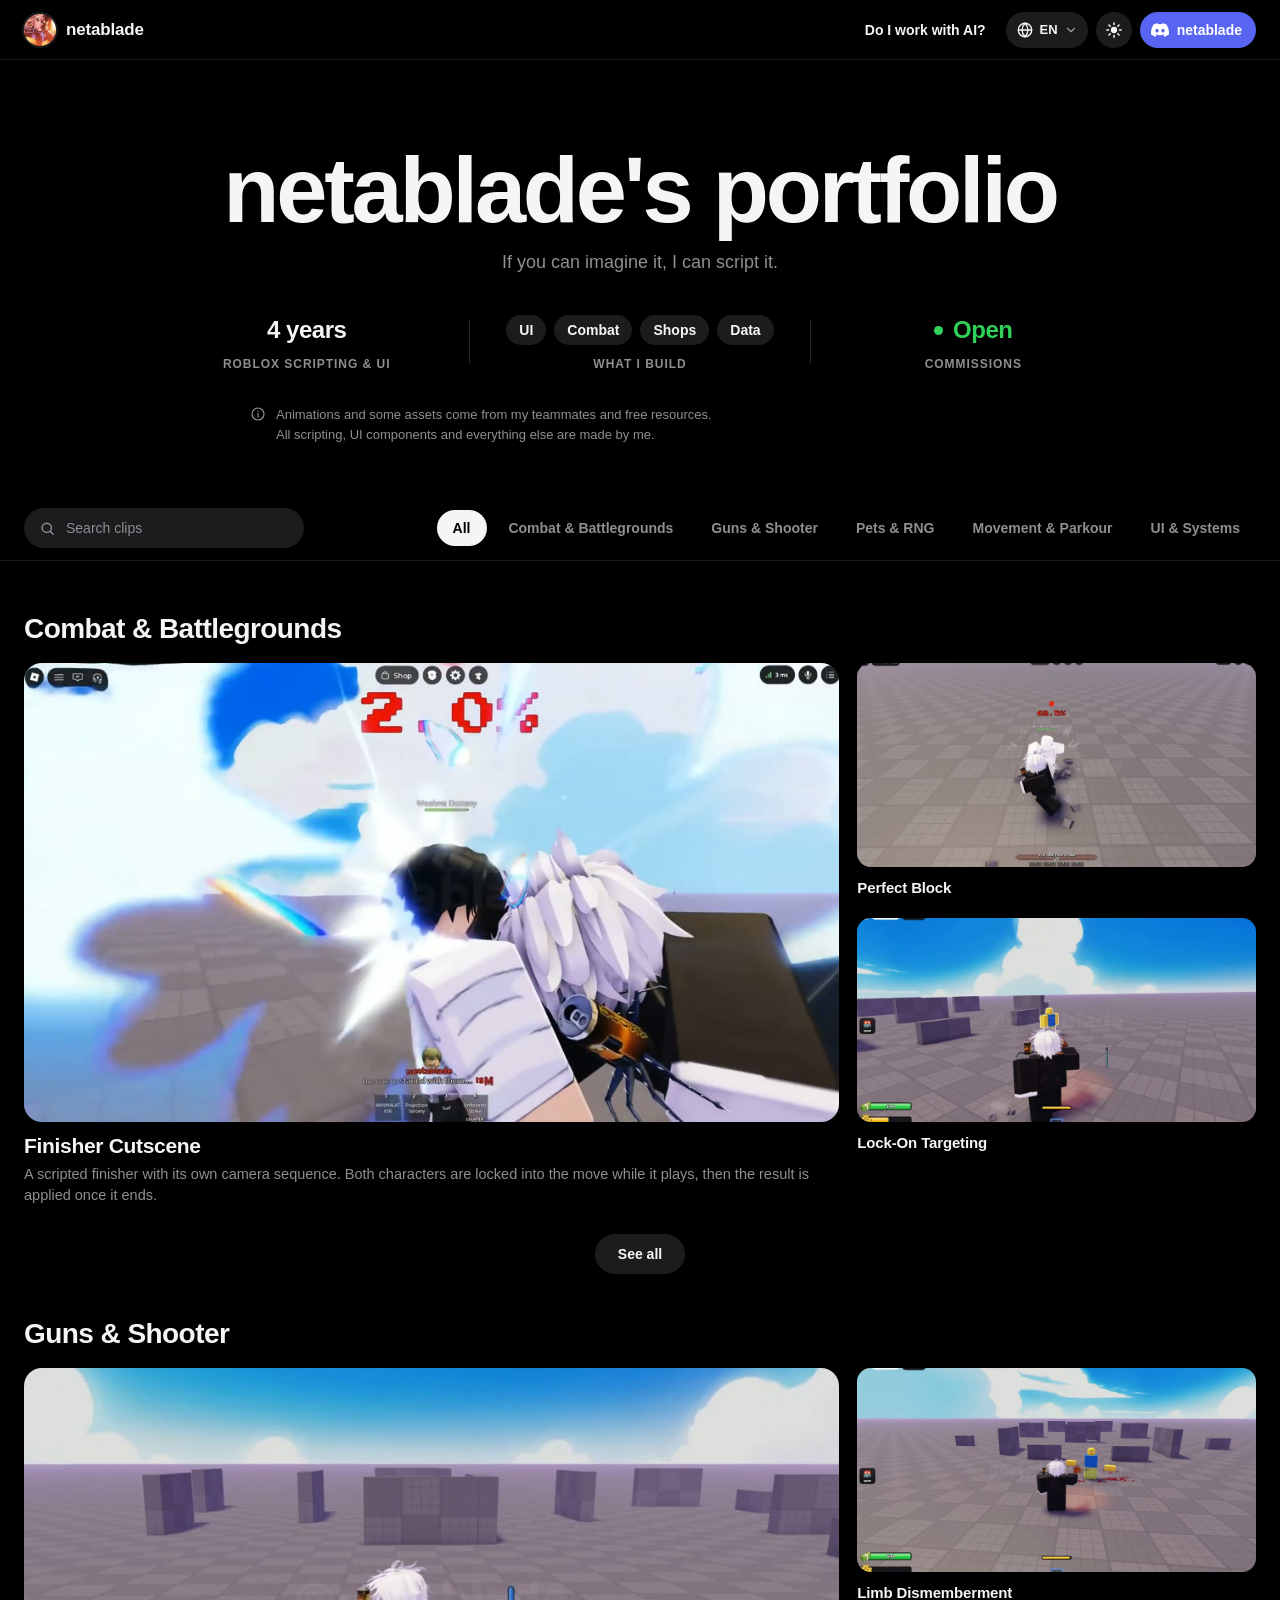
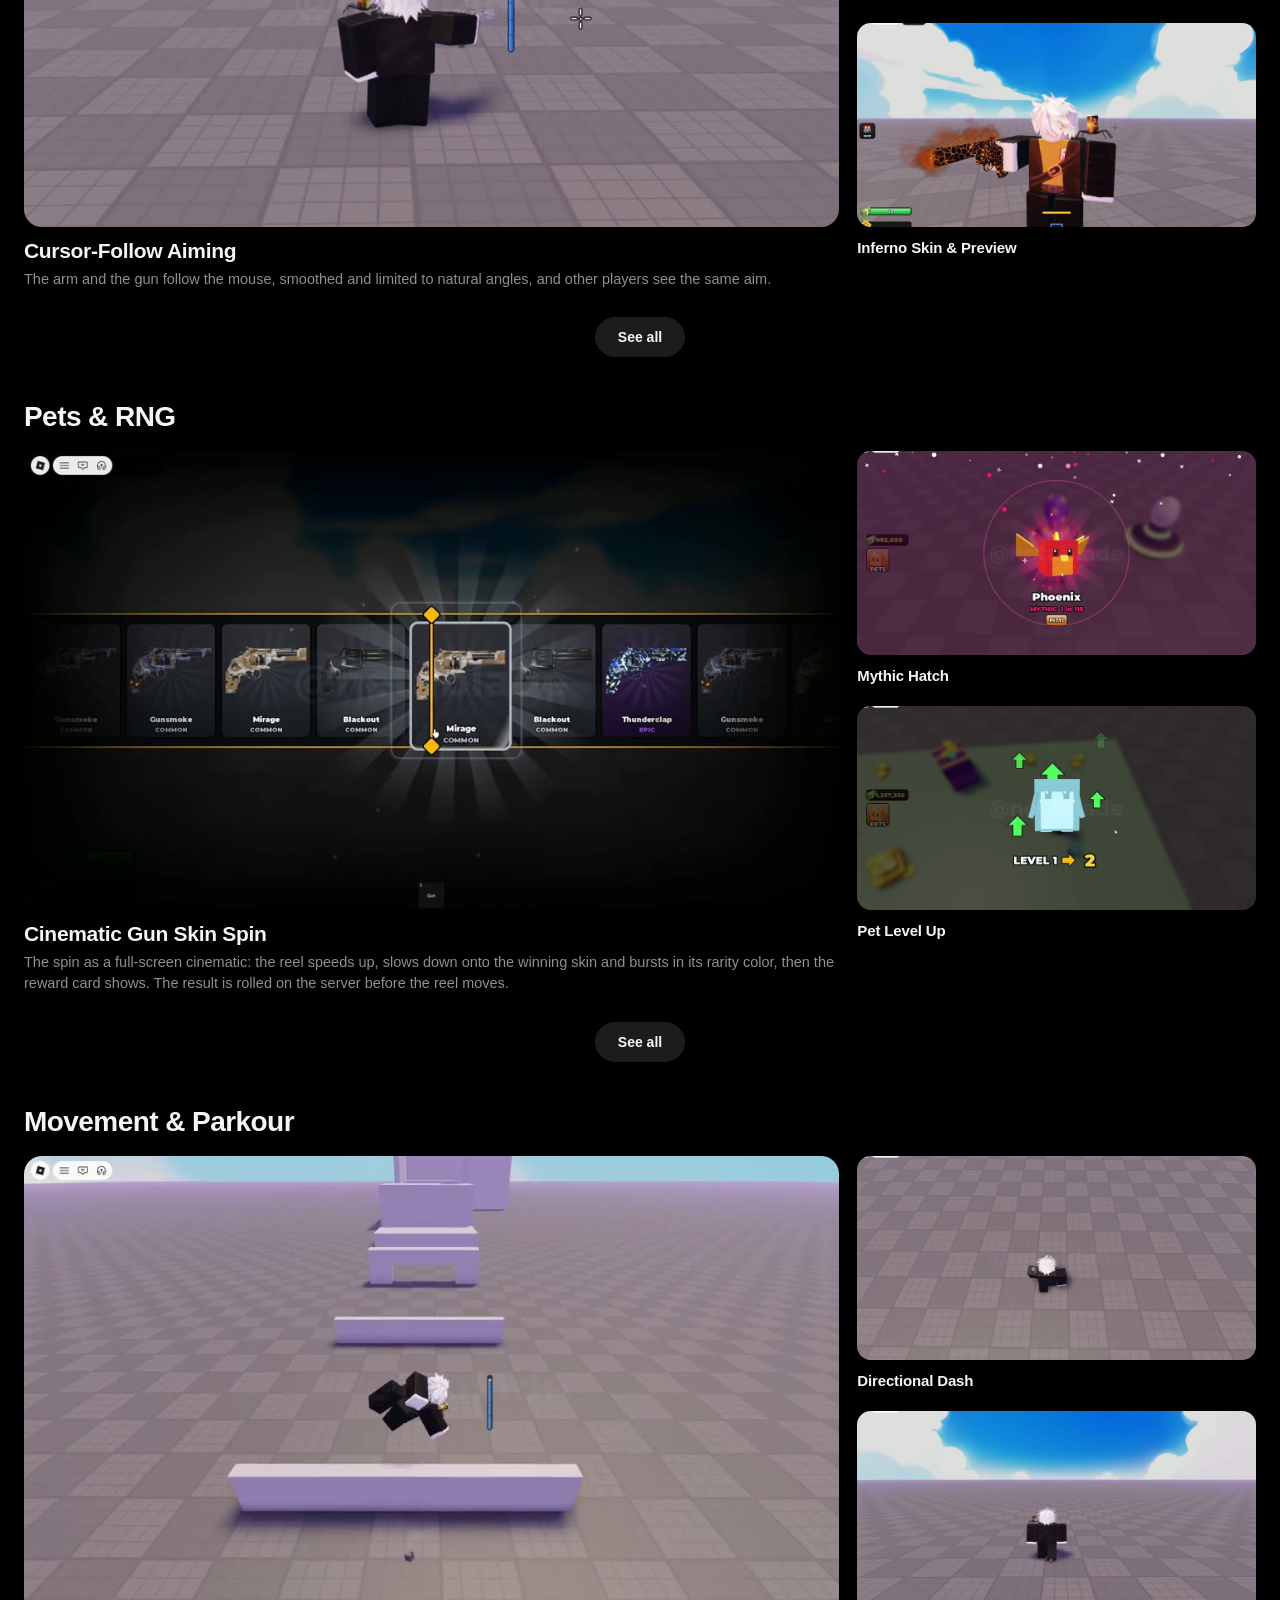
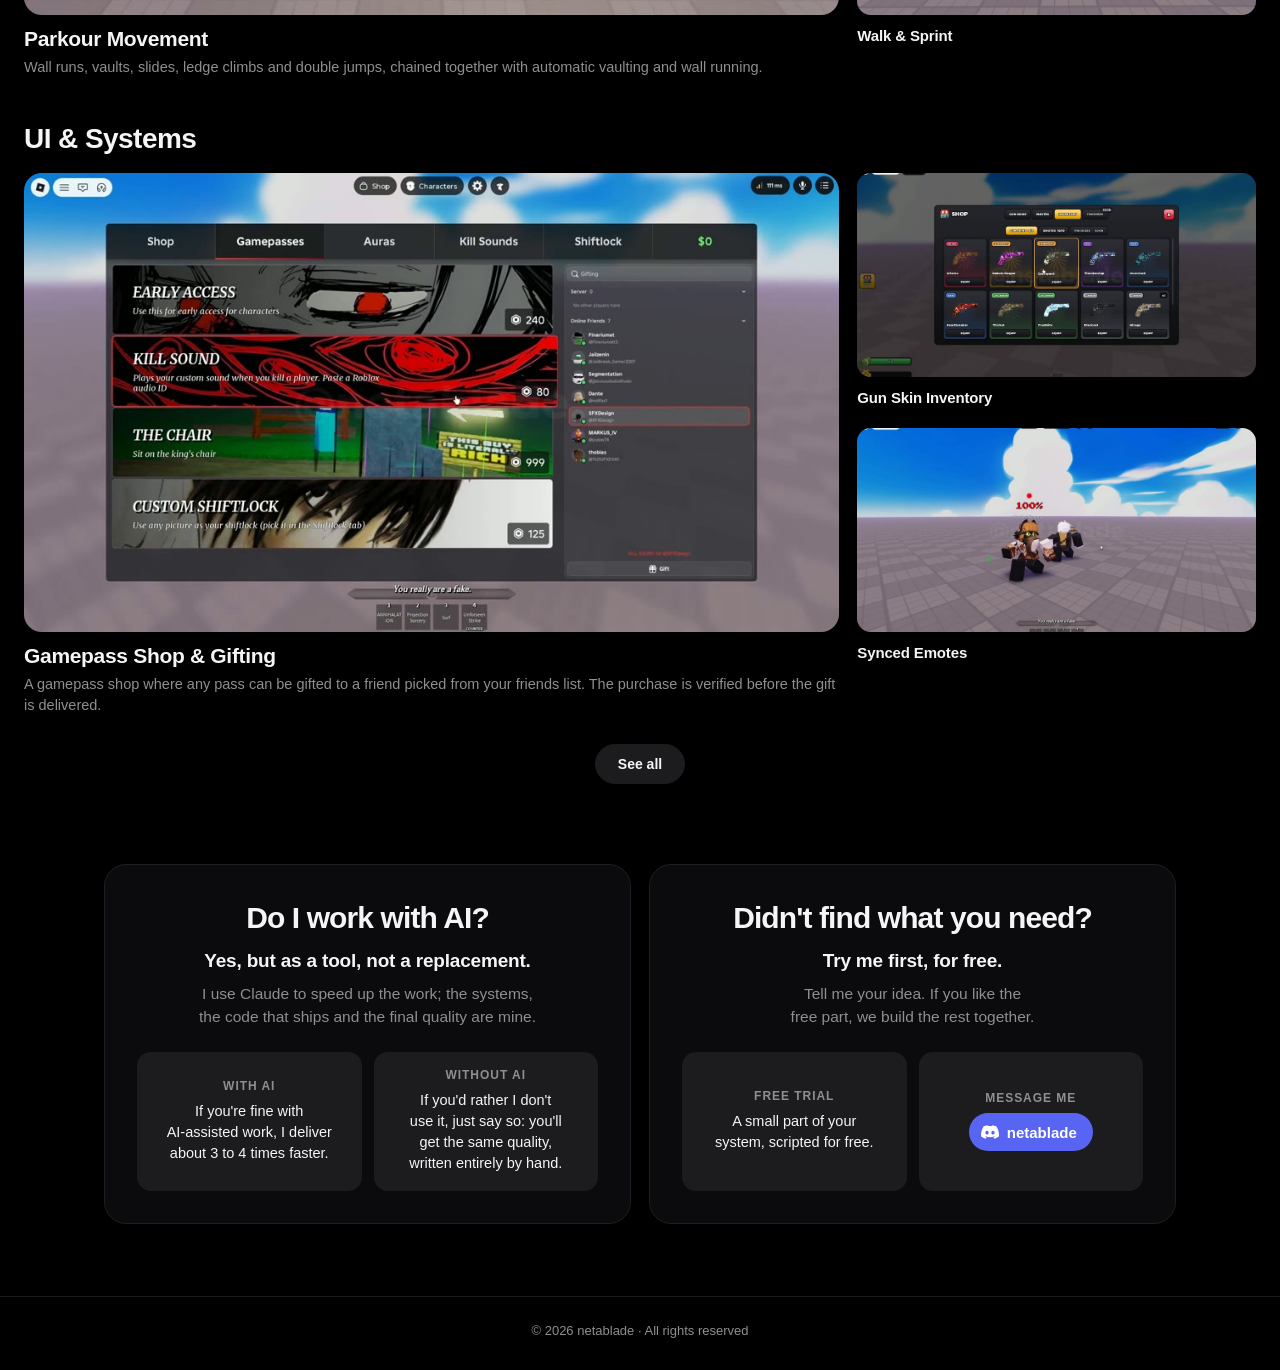
==== index.html @ b5a8b9a2 "Panel-free hero with three facts, AI + free trial cards side by side, featured rows line up exactly," ====
<!doctype html>
<html lang="en" data-theme="dark" data-root="">
<head>
	<meta charset="utf-8">
	<meta name="viewport" content="width=device-width, initial-scale=1">
	<title>netablade's portfolio</title>
	<meta name="description" content="Roblox scripting &amp; UI · 4 years of experience. UI, combat, shops &amp; data systems.">
	<meta name="theme-color" content="#000000">
	<script>
		// (the theme is set before anything draws: dark unless the visitor picked light)
		try { if (localStorage.getItem("theme") === "light") document.documentElement.dataset.theme = "light"; } catch (e) {}
		// (someone who picked one of the hand-translated languages comes back to it)
		try { var l = localStorage.getItem("lang"); if (["tr","es","pt"].indexOf(l) !== -1) location.replace(l + "/" + location.hash); } catch (e) {}
	</script>
	<link rel="icon" href="favicon.ico" sizes="any">
	<link rel="icon" type="image/png" sizes="32x32" href="img/icon-32.png">
	<link rel="icon" type="image/png" sizes="192x192" href="img/icon-192.png">
	<link rel="apple-touch-icon" href="img/apple-touch-icon.png">
	<link rel="alternate" hreflang="en" href="https://netablade.github.io/">
	<link rel="alternate" hreflang="tr" href="https://netablade.github.io/tr/">
	<link rel="alternate" hreflang="es" href="https://netablade.github.io/es/">
	<link rel="alternate" hreflang="pt" href="https://netablade.github.io/pt/">
	<link rel="alternate" hreflang="x-default" href="https://netablade.github.io/">
	<!-- the card a shared link shows (Discord, Twitter...): the reel as a GIF, so Discord plays it by itself, looping
	     (a video there would wait for a click). Made by ai-video/reel/make_reel.sh; keep it under 8 MB. -->
	<meta property="og:type" content="website">
	<meta property="og:site_name" content="netablade">
	<meta property="og:title" content="netablade's portfolio">
	<meta property="og:description" content="Roblox scripting &amp; UI · 4 years of experience. UI, combat, shops &amp; data systems. Commissions open.">
	<meta property="og:url" content="https://netablade.github.io/">
	<meta property="og:image" content="https://netablade.github.io/img/reel.gif">
	<meta property="og:image:type" content="image/gif">
	<meta property="og:image:width" content="500">
	<meta property="og:image:height" content="281">
	<meta name="twitter:card" content="summary_large_image">
	<meta name="twitter:image" content="https://netablade.github.io/img/reel.gif">
	<link rel="stylesheet" href="style.css">
</head>
<body>
	<header class="topbar">
		<div class="inner">
			<a class="brand notranslate" href="#"><img class="avatar" src="img/avatar.webp" alt="" width="32" height="32">netablade</a>
			<nav class="tools">
				<a class="nav-link" href="#ai">Do I work with AI?</a>
				<div class="lang">
					<button class="icon-button lang-button" aria-label="Language" aria-haspopup="true"><svg viewBox="0 0 24 24" aria-hidden="true" fill="none" stroke="currentColor" stroke-width="1.8"><circle cx="12" cy="12" r="9"/><path d="M3 12h18M12 3c2.6 2.7 3.9 5.7 3.9 9s-1.3 6.3-3.9 9c-2.6-2.7-3.9-5.7-3.9-9S9.4 5.7 12 3z"/></svg><span class="lang-code notranslate">EN</span><svg class="chevron" viewBox="0 0 24 24" aria-hidden="true" fill="none" stroke="currentColor" stroke-width="2" stroke-linecap="round" stroke-linejoin="round"><path d="M6 9l6 6 6-6"/></svg></button>
					<ul class="lang-menu" role="menu"><li><button data-lang="en" class="current"><span class="notranslate">English</span></button></li><li><button data-lang="es" data-page="es/"><span class="notranslate">Español</span></button></li><li><button data-lang="pt" data-page="pt/"><span class="notranslate">Português</span></button></li><li><button data-lang="fr"><span class="notranslate">Français</span></button></li><li><button data-lang="de"><span class="notranslate">Deutsch</span></button></li><li><button data-lang="it"><span class="notranslate">Italiano</span></button></li><li><button data-lang="ru"><span class="notranslate">Русский</span></button></li><li><button data-lang="tr" data-page="tr/"><span class="notranslate">Türkçe</span></button></li><li><button data-lang="ar"><span class="notranslate">العربية</span></button></li><li><button data-lang="hi"><span class="notranslate">हिन्दी</span></button></li><li><button data-lang="id"><span class="notranslate">Bahasa Indonesia</span></button></li><li><button data-lang="ja"><span class="notranslate">日本語</span></button></li><li><button data-lang="ko"><span class="notranslate">한국어</span></button></li><li><button data-lang="zh-CN"><span class="notranslate">简体中文</span></button></li><li><button data-lang="zh-TW"><span class="notranslate">繁體中文</span></button></li><li><button data-lang="vi"><span class="notranslate">Tiếng Việt</span></button></li><li><button data-lang="th"><span class="notranslate">ไทย</span></button></li><li><button data-lang="pl"><span class="notranslate">Polski</span></button></li><li><button data-lang="nl"><span class="notranslate">Nederlands</span></button></li><li><button data-lang="uk"><span class="notranslate">Українська</span></button></li><li><button data-lang="tl"><span class="notranslate">Filipino</span></button></li><li><button data-lang="ms"><span class="notranslate">Bahasa Melayu</span></button></li><li><button data-lang="sv"><span class="notranslate">Svenska</span></button></li><li><button data-lang="ro"><span class="notranslate">Română</span></button></li><li><button data-lang="cs"><span class="notranslate">Čeština</span></button></li></ul>
				</div>
				<button class="icon-button theme-button" aria-label="Light or dark"><svg class="sun" viewBox="0 0 24 24" aria-hidden="true"><circle cx="12" cy="12" r="4.2" fill="currentColor"/><g stroke="currentColor" stroke-width="2" stroke-linecap="round"><path d="M12 2.5v2.2M12 19.3v2.2M2.5 12h2.2M19.3 12h2.2M5.3 5.3l1.6 1.6M17.1 17.1l1.6 1.6M5.3 18.7l1.6-1.6M17.1 6.9l1.6-1.6"/></g></svg><svg class="moon" viewBox="0 0 24 24" aria-hidden="true"><path fill="currentColor" d="M20.4 14.6A8.6 8.6 0 0 1 9.4 3.6a.6.6 0 0 0-.8-.7A9.6 9.6 0 1 0 21.1 15.4a.6.6 0 0 0-.7-.8z"/></svg></button>
				<button class="discord small" data-copy="netablade" data-done="Copied!" title="Copy my Discord name"><svg viewBox="0 0 24 24" aria-hidden="true"><path fill="currentColor" d="M20.317 4.37a19.79 19.79 0 0 0-4.885-1.515.074.074 0 0 0-.079.037c-.211.375-.445.865-.608 1.25a18.27 18.27 0 0 0-5.487 0 12.64 12.64 0 0 0-.618-1.25.077.077 0 0 0-.079-.037A19.74 19.74 0 0 0 3.677 4.37a.07.07 0 0 0-.032.027C.533 9.046-.32 13.58.099 18.058a.082.082 0 0 0 .031.056 19.9 19.9 0 0 0 5.993 3.03.078.078 0 0 0 .084-.028c.462-.63.874-1.295 1.226-1.994a.076.076 0 0 0-.041-.106 13.1 13.1 0 0 1-1.872-.892.077.077 0 0 1-.008-.128c.126-.094.252-.192.372-.291a.074.074 0 0 1 .078-.01c3.928 1.793 8.18 1.793 12.062 0a.074.074 0 0 1 .078.009c.12.1.246.198.373.292a.077.077 0 0 1-.006.127 12.3 12.3 0 0 1-1.873.892.077.077 0 0 0-.041.107c.36.698.772 1.362 1.225 1.993a.076.076 0 0 0 .084.028 19.84 19.84 0 0 0 6.002-3.03.077.077 0 0 0 .032-.054c.5-5.177-.838-9.674-3.549-13.66a.061.061 0 0 0-.031-.03zM8.02 15.331c-1.183 0-2.157-1.085-2.157-2.419 0-1.333.956-2.419 2.157-2.419 1.21 0 2.176 1.096 2.157 2.42 0 1.333-.956 2.418-2.157 2.418zm7.975 0c-1.183 0-2.157-1.085-2.157-2.419 0-1.333.955-2.419 2.157-2.419 1.21 0 2.176 1.096 2.157 2.42 0 1.333-.946 2.418-2.157 2.418z"/></svg><span class="name notranslate">netablade</span></button>
			</nav>
		</div>
	</header>

	<div class="hero">
		<h1 class="reveal">netablade's portfolio</h1>
		<p class="tagline reveal">If you can imagine it, I can script it.</p>
		<div class="facts reveal">
			<div class="fact"><span class="value">4 years</span><span class="label">Roblox scripting &amp; UI</span></div>
			<span class="rule" aria-hidden="true"></span>
			<div class="fact chips"><span class="value"><span class="chip">UI</span><span class="chip">Combat</span><span class="chip">Shops</span><span class="chip">Data</span></span><span class="label">What I build</span></div>
			<span class="rule" aria-hidden="true"></span>
			<div class="fact"><span class="value open"><span class="dot"></span>Open</span><span class="label">Commissions</span></div>
		</div>
		<p class="profile-note reveal"><svg viewBox="0 0 24 24" aria-hidden="true" fill="none" stroke="currentColor" stroke-width="1.8" stroke-linecap="round"><circle cx="12" cy="12" r="9"/><path d="M12 11v5.5M12 7.6v.1"/></svg><span>Animations and some assets come from my teammates and free resources. All scripting, UI components and everything else are made by me.</span></p>
	</div>

	<div class="filters" id="work">
		<div class="inner">
			<label class="search"><svg viewBox="0 0 24 24" aria-hidden="true" fill="none" stroke="currentColor" stroke-width="2" stroke-linecap="round"><circle cx="11" cy="11" r="6.5"/><path d="M20 20l-4.2-4.2"/></svg><input type="search" placeholder="Search clips" aria-label="Search clips" autocomplete="off"></label>
			<div class="pills">
				<span class="glider" aria-hidden="true"></span>
					<button class="pill active" data-filter="all">All</button>
					<button class="pill" data-filter="combat">Combat &amp; Battlegrounds</button>
					<button class="pill" data-filter="guns">Guns &amp; Shooter</button>
					<button class="pill" data-filter="pets">Pets &amp; RNG</button>
					<button class="pill" data-filter="movement">Movement &amp; Parkour</button>
					<button class="pill" data-filter="ui">UI &amp; Systems</button>
			</div>
		</div>
	</div>

	<main>
		<section id="combat" data-category="combat">
			<h2>Combat &amp; Battlegrounds</h2>
			<div class="feature collapsed">
				<article class="clip big" id="finisher-cutscene" data-video="videos/combat-and-battlegrounds/finisher-cutscene.mp4" data-search="finisher cutscene a scripted finisher with its own camera sequence. both characters are locked into the move while it plays, then the result is applied once it ends. combat &amp; battlegrounds">
					<div class="frame">
						<div class="media"><video muted loop playsinline disablepictureinpicture preload="none" poster="videos/combat-and-battlegrounds/finisher-cutscene.jpg" data-src="videos/combat-and-battlegrounds/finisher-cutscene-md.mp4"></video></div>
						<div class="about"><p>A scripted finisher with its own camera sequence. Both characters are locked into the move while it plays, then the result is applied once it ends.</p></div>
					</div>
					<div class="text"><h3 class="title">Finisher Cutscene</h3><p class="desc">A scripted finisher with its own camera sequence. Both characters are locked into the move while it plays, then the result is applied once it ends.</p></div>
				</article>
				<article class="clip small" id="perfect-block" data-video="videos/combat-and-battlegrounds/perfect-block.mp4" data-search="perfect block blocking right before a hit lands gives a perfect block: the attacker is stunned and the defender gets a free opening. combat &amp; battlegrounds">
					<div class="frame">
						<div class="media"><video muted loop playsinline disablepictureinpicture preload="none" poster="videos/combat-and-battlegrounds/perfect-block.jpg" data-src="videos/combat-and-battlegrounds/perfect-block-md.mp4"></video></div>
						<div class="about"><p>Blocking right before a hit lands gives a perfect block: the attacker is stunned and the defender gets a free opening.</p></div>
					</div>
					<div class="text"><h3 class="title">Perfect Block</h3><p class="desc">Blocking right before a hit lands gives a perfect block: the attacker is stunned and the defender gets a free opening.</p></div>
				</article>
				<article class="clip small" id="lock-on-targeting" data-video="videos/combat-and-battlegrounds/lock-on-system.mp4" data-search="lock-on targeting locks onto the target closest to screen center. over-the-shoulder camera on its own render step, the character auto-faces the target, a see-through highlight marks it, and it releases on death or distance. combat &amp; battlegrounds">
					<div class="frame">
						<div class="media"><video muted loop playsinline disablepictureinpicture preload="none" poster="videos/combat-and-battlegrounds/lock-on-system.jpg" data-src="videos/combat-and-battlegrounds/lock-on-system-md.mp4"></video></div>
						<div class="about"><p>Locks onto the target closest to screen center. Over-the-shoulder camera on its own render step, the character auto-faces the target, a see-through highlight marks it, and it releases on death or distance.</p></div>
					</div>
					<div class="text"><h3 class="title">Lock-On Targeting</h3><p class="desc">Locks onto the target closest to screen center. Over-the-shoulder camera on its own render step, the character auto-faces the target, a see-through highlight marks it, and it releases on death or distance.</p></div>
				</article>
				<article class="clip small" id="ground-smash-skill" data-video="videos/combat-and-battlegrounds/ground-smash-skill.mp4" data-search="ground smash skill a multi-hit skill ending in a ground slam: hit detection per phase, knockback, and a crater with debris that clears itself after the hit. combat &amp; battlegrounds">
					<div class="frame">
						<div class="media"><video muted loop playsinline disablepictureinpicture preload="none" poster="videos/combat-and-battlegrounds/ground-smash-skill.jpg" data-src="videos/combat-and-battlegrounds/ground-smash-skill-md.mp4"></video></div>
						<div class="about"><p>A multi-hit skill ending in a ground slam: hit detection per phase, knockback, and a crater with debris that clears itself after the hit.</p></div>
					</div>
					<div class="text"><h3 class="title">Ground Smash Skill</h3><p class="desc">A multi-hit skill ending in a ground slam: hit detection per phase, knockback, and a crater with debris that clears itself after the hit.</p></div>
				</article>
				<article class="clip small" id="m1-optimization-old-vs-new" data-video="videos/combat-and-battlegrounds/m1-optimization-old-vs-new.mp4" data-search="m1 optimization: old vs new left: the swing only showed up once the server's copy came back, a full ping after the click. right: client-side prediction starts it on the same frame you click, while the server still decides every hit. combat &amp; battlegrounds">
					<div class="frame">
						<div class="media"><video muted loop playsinline disablepictureinpicture preload="none" poster="videos/combat-and-battlegrounds/m1-optimization-old-vs-new.jpg" data-src="videos/combat-and-battlegrounds/m1-optimization-old-vs-new-md.mp4"></video></div>
						<div class="about"><p>Left: the swing only showed up once the server's copy came back, a full ping after the click. Right: client-side prediction starts it on the same frame you click, while the server still decides every hit.</p></div>
					</div>
					<div class="text"><h3 class="title">M1 Optimization: Old vs New</h3><p class="desc">Left: the swing only showed up once the server's copy came back, a full ping after the click. Right: client-side prediction starts it on the same frame you click, while the server still decides every hit.</p></div>
				</article>
				<article class="clip small" id="grab-and-slam-skill" data-video="videos/combat-and-battlegrounds/grab-slam-skill.mp4" data-search="grab &amp; slam skill a grab that holds the target through the whole animation, then slams and launches them, with vfx timed to the animation's keyframes. combat &amp; battlegrounds">
					<div class="frame">
						<div class="media"><video muted loop playsinline disablepictureinpicture preload="none" poster="videos/combat-and-battlegrounds/grab-slam-skill.jpg" data-src="videos/combat-and-battlegrounds/grab-slam-skill-md.mp4"></video></div>
						<div class="about"><p>A grab that holds the target through the whole animation, then slams and launches them, with VFX timed to the animation's keyframes.</p></div>
					</div>
					<div class="text"><h3 class="title">Grab &amp; Slam Skill</h3><p class="desc">A grab that holds the target through the whole animation, then slams and launches them, with VFX timed to the animation's keyframes.</p></div>
				</article>
				<article class="clip small" id="4-hit-m1-combo" data-video="videos/combat-and-battlegrounds/m1-combo.mp4" data-search="4-hit m1 combo a 4-hit basic combo with a combo counter, reset timer and knockback on the last hit. client-side prediction starts the swing the moment you click. combat &amp; battlegrounds">
					<div class="frame">
						<div class="media"><video muted loop playsinline disablepictureinpicture preload="none" poster="videos/combat-and-battlegrounds/m1-combo.jpg" data-src="videos/combat-and-battlegrounds/m1-combo-md.mp4"></video></div>
						<div class="about"><p>A 4-hit basic combo with a combo counter, reset timer and knockback on the last hit. Client-side prediction starts the swing the moment you click.</p></div>
					</div>
					<div class="text"><h3 class="title">4-Hit M1 Combo</h3><p class="desc">A 4-hit basic combo with a combo counter, reset timer and knockback on the last hit. Client-side prediction starts the swing the moment you click.</p></div>
				</article>
				<article class="clip small" id="counter" data-video="videos/combat-and-battlegrounds/counter.mp4" data-search="counter a counter stance: getting hit inside its window cancels the attacker's move and hits back with its own animation. combat &amp; battlegrounds">
					<div class="frame">
						<div class="media"><video muted loop playsinline disablepictureinpicture preload="none" poster="videos/combat-and-battlegrounds/counter.jpg" data-src="videos/combat-and-battlegrounds/counter-md.mp4"></video></div>
						<div class="about"><p>A counter stance: getting hit inside its window cancels the attacker's move and hits back with its own animation.</p></div>
					</div>
					<div class="text"><h3 class="title">Counter</h3><p class="desc">A counter stance: getting hit inside its window cancels the attacker's move and hits back with its own animation.</p></div>
				</article>
				<article class="clip small" id="awakening-transformation" data-video="videos/combat-and-battlegrounds/awakening-animation.mp4" data-search="awakening transformation the awakening sequence: a full-screen transformation with camera work, effects and a powered-up moveset afterwards. combat &amp; battlegrounds">
					<div class="frame">
						<div class="media"><video muted loop playsinline disablepictureinpicture preload="none" poster="videos/combat-and-battlegrounds/awakening-animation.jpg" data-src="videos/combat-and-battlegrounds/awakening-animation-md.mp4"></video></div>
						<div class="about"><p>The awakening sequence: a full-screen transformation with camera work, effects and a powered-up moveset afterwards.</p></div>
					</div>
					<div class="text"><h3 class="title">Awakening Transformation</h3><p class="desc">The awakening sequence: a full-screen transformation with camera work, effects and a powered-up moveset afterwards.</p></div>
				</article>
				<article class="clip small" id="combat-dashes" data-video="videos/combat-and-battlegrounds/dashes.mp4" data-search="combat dashes directional dashes with their own animations, trails and cooldowns, usable mid-combo. combat &amp; battlegrounds">
					<div class="frame">
						<div class="media"><video muted loop playsinline disablepictureinpicture preload="none" poster="videos/combat-and-battlegrounds/dashes.jpg" data-src="videos/combat-and-battlegrounds/dashes-md.mp4"></video></div>
						<div class="about"><p>Directional dashes with their own animations, trails and cooldowns, usable mid-combo.</p></div>
					</div>
					<div class="text"><h3 class="title">Combat Dashes</h3><p class="desc">Directional dashes with their own animations, trails and cooldowns, usable mid-combo.</p></div>
				</article>
				<article class="clip small" id="front-dash-finisher" data-video="videos/combat-and-battlegrounds/front-dash-finisher.mp4" data-search="front dash finisher a forward dash that turns into a finishing strike when it connects, chaining straight out of the combo. combat &amp; battlegrounds">
					<div class="frame">
						<div class="media"><video muted loop playsinline disablepictureinpicture preload="none" poster="videos/combat-and-battlegrounds/front-dash-finisher.jpg" data-src="videos/combat-and-battlegrounds/front-dash-finisher-md.mp4"></video></div>
						<div class="about"><p>A forward dash that turns into a finishing strike when it connects, chaining straight out of the combo.</p></div>
					</div>
					<div class="text"><h3 class="title">Front Dash Finisher</h3><p class="desc">A forward dash that turns into a finishing strike when it connects, chaining straight out of the combo.</p></div>
				</article>
			</div>
			<button class="more" data-more="See all" data-less="Show less">See all</button>
		</section>

		<section id="guns" data-category="guns">
			<h2>Guns &amp; Shooter</h2>
			<div class="feature collapsed">
				<article class="clip big" id="cursor-follow-aiming" data-video="videos/guns-and-shooter/cursor-follow-aim.mp4" data-search="cursor-follow aiming the arm and the gun follow the mouse, smoothed and limited to natural angles, and other players see the same aim. guns &amp; shooter">
					<div class="frame">
						<div class="media"><video muted loop playsinline disablepictureinpicture preload="none" poster="videos/guns-and-shooter/cursor-follow-aim.jpg" data-src="videos/guns-and-shooter/cursor-follow-aim-md.mp4"></video></div>
						<div class="about"><p>The arm and the gun follow the mouse, smoothed and limited to natural angles, and other players see the same aim.</p></div>
					</div>
					<div class="text"><h3 class="title">Cursor-Follow Aiming</h3><p class="desc">The arm and the gun follow the mouse, smoothed and limited to natural angles, and other players see the same aim.</p></div>
				</article>
				<article class="clip small" id="limb-dismemberment" data-video="videos/guns-and-shooter/dummy-limb-shots.mp4" data-search="limb dismemberment each hit checks which body part was hit: an upper arm or a leg comes off and flies with the bullet's momentum, a wrist hit bleeds, and a headshot kills. physics is owned by the shooter, so it reacts instantly. guns &amp; shooter">
					<div class="frame">
						<div class="media"><video muted loop playsinline disablepictureinpicture preload="none" poster="videos/guns-and-shooter/dummy-limb-shots.jpg" data-src="videos/guns-and-shooter/dummy-limb-shots-md.mp4"></video></div>
						<div class="about"><p>Each hit checks which body part was hit: an upper arm or a leg comes off and flies with the bullet's momentum, a wrist hit bleeds, and a headshot kills. Physics is owned by the shooter, so it reacts instantly.</p></div>
					</div>
					<div class="text"><h3 class="title">Limb Dismemberment</h3><p class="desc">Each hit checks which body part was hit: an upper arm or a leg comes off and flies with the bullet's momentum, a wrist hit bleeds, and a headshot kills. Physics is owned by the shooter, so it reacts instantly.</p></div>
				</article>
				<article class="clip small" id="inferno-skin-and-preview" data-video="videos/guns-and-shooter/inferno-gun-skin-preview.mp4" data-search="inferno skin &amp; preview a gun skin with its own textures and fire effects, and a preview of it in the inventory before you equip it. guns &amp; shooter">
					<div class="frame">
						<div class="media"><video muted loop playsinline disablepictureinpicture preload="none" poster="videos/guns-and-shooter/inferno-gun-skin-preview.jpg" data-src="videos/guns-and-shooter/inferno-gun-skin-preview-md.mp4"></video></div>
						<div class="about"><p>A gun skin with its own textures and fire effects, and a preview of it in the inventory before you equip it.</p></div>
					</div>
					<div class="text"><h3 class="title">Inferno Skin &amp; Preview</h3><p class="desc">A gun skin with its own textures and fire effects, and a preview of it in the inventory before you equip it.</p></div>
				</article>
				<article class="clip small" id="run-and-gun" data-video="videos/guns-and-shooter/running-and-shooting.mp4" data-search="run &amp; gun shooting while sprinting: the aim, recoil and arm sway keep working on the move, and every shot is checked on the server. guns &amp; shooter">
					<div class="frame">
						<div class="media"><video muted loop playsinline disablepictureinpicture preload="none" poster="videos/guns-and-shooter/running-and-shooting.jpg" data-src="videos/guns-and-shooter/running-and-shooting-md.mp4"></video></div>
						<div class="about"><p>Shooting while sprinting: the aim, recoil and arm sway keep working on the move, and every shot is checked on the server.</p></div>
					</div>
					<div class="text"><h3 class="title">Run &amp; Gun</h3><p class="desc">Shooting while sprinting: the aim, recoil and arm sway keep working on the move, and every shot is checked on the server.</p></div>
				</article>
				<article class="clip small" id="ragdoll-and-blood-impacts" data-video="videos/guns-and-shooter/dummy-shoot-preview.mp4" data-search="ragdoll &amp; blood impacts hit reactions on a ragdoll dummy: blood drops that fly in real arcs and splat on the ground, wound stains on the body, then a respawn. guns &amp; shooter">
					<div class="frame">
						<div class="media"><video muted loop playsinline disablepictureinpicture preload="none" poster="videos/guns-and-shooter/dummy-shoot-preview.jpg" data-src="videos/guns-and-shooter/dummy-shoot-preview-md.mp4"></video></div>
						<div class="about"><p>Hit reactions on a ragdoll dummy: blood drops that fly in real arcs and splat on the ground, wound stains on the body, then a respawn.</p></div>
					</div>
					<div class="text"><h3 class="title">Ragdoll &amp; Blood Impacts</h3><p class="desc">Hit reactions on a ragdoll dummy: blood drops that fly in real arcs and splat on the ground, wound stains on the body, then a respawn.</p></div>
				</article>
			</div>
			<button class="more" data-more="See all" data-less="Show less">See all</button>
		</section>

		<section id="pets" data-category="pets">
			<h2>Pets &amp; RNG</h2>
			<div class="feature collapsed">
				<article class="clip big" id="cinematic-gun-skin-spin" data-video="videos/pets-and-rng/cinematic-gun-skin-spin.mp4" data-search="cinematic gun skin spin the spin as a full-screen cinematic: the reel speeds up, slows down onto the winning skin and bursts in its rarity color, then the reward card shows. the result is rolled on the server before the reel moves. pets &amp; rng">
					<div class="frame">
						<div class="media"><video muted loop playsinline disablepictureinpicture preload="none" poster="videos/pets-and-rng/cinematic-gun-skin-spin.jpg" data-src="videos/pets-and-rng/cinematic-gun-skin-spin-md.mp4"></video></div>
						<div class="about"><p>The spin as a full-screen cinematic: the reel speeds up, slows down onto the winning skin and bursts in its rarity color, then the reward card shows. The result is rolled on the server before the reel moves.</p></div>
					</div>
					<div class="text"><h3 class="title">Cinematic Gun Skin Spin</h3><p class="desc">The spin as a full-screen cinematic: the reel speeds up, slows down onto the winning skin and bursts in its rarity color, then the reward card shows. The result is rolled on the server before the reel moves.</p></div>
				</article>
				<article class="clip small" id="mythic-hatch" data-video="videos/pets-and-rng/mythic-hatch.mp4" data-search="mythic hatch the rarest tier: a longer charge-up, a screen tint, rays, sparkles and a screen shake. the odds come from weighted chances with luck and a pity counter. pets &amp; rng">
					<div class="frame">
						<div class="media"><video muted loop playsinline disablepictureinpicture preload="none" poster="videos/pets-and-rng/mythic-hatch.jpg" data-src="videos/pets-and-rng/mythic-hatch-md.mp4"></video></div>
						<div class="about"><p>The rarest tier: a longer charge-up, a screen tint, rays, sparkles and a screen shake. The odds come from weighted chances with luck and a pity counter.</p></div>
					</div>
					<div class="text"><h3 class="title">Mythic Hatch</h3><p class="desc">The rarest tier: a longer charge-up, a screen tint, rays, sparkles and a screen shake. The odds come from weighted chances with luck and a pity counter.</p></div>
				</article>
				<article class="clip small" id="pet-level-up" data-video="videos/pets-and-rng/pet-level-up.mp4" data-search="pet level up pets earn xp for every hit and level up, each level adding to their power. a short cutscene shows the pet and its new level. pets &amp; rng">
					<div class="frame">
						<div class="media"><video muted loop playsinline disablepictureinpicture preload="none" poster="videos/pets-and-rng/pet-level-up.jpg" data-src="videos/pets-and-rng/pet-level-up-md.mp4"></video></div>
						<div class="about"><p>Pets earn XP for every hit and level up, each level adding to their power. A short cutscene shows the pet and its new level.</p></div>
					</div>
					<div class="text"><h3 class="title">Pet Level Up</h3><p class="desc">Pets earn XP for every hit and level up, each level adding to their power. A short cutscene shows the pet and its new level.</p></div>
				</article>
				<article class="clip small" id="click-to-crack-egg-hatching" data-video="videos/pets-and-rng/egg-hatching.mp4" data-search="click-to-crack egg hatching every click cracks the egg somewhere new and its rarity's light leaks through the cracks. common pets open fast; legendary and mythic take more clicks, charge up and burst. the server rolls the pet. pets &amp; rng">
					<div class="frame">
						<div class="media"><video muted loop playsinline disablepictureinpicture preload="none" poster="videos/pets-and-rng/egg-hatching.jpg" data-src="videos/pets-and-rng/egg-hatching-md.mp4"></video></div>
						<div class="about"><p>Every click cracks the egg somewhere new and its rarity's light leaks through the cracks. Common pets open fast; Legendary and Mythic take more clicks, charge up and burst. The server rolls the pet.</p></div>
					</div>
					<div class="text"><h3 class="title">Click-to-Crack Egg Hatching</h3><p class="desc">Every click cracks the egg somewhere new and its rarity's light leaks through the cracks. Common pets open fast; Legendary and Mythic take more clicks, charge up and burst. The server rolls the pet.</p></div>
				</article>
				<article class="clip small" id="pets-breaking-coins" data-video="videos/pets-and-rng/pets-breaking-coins.mp4" data-search="pets breaking coins click a coin pile and your pets run over and attack it. each hit is dealt by the server with the pet's power, shown as a damage number, and coins are split by damage dealt. pets &amp; rng">
					<div class="frame">
						<div class="media"><video muted loop playsinline disablepictureinpicture preload="none" poster="videos/pets-and-rng/pets-breaking-coins.jpg" data-src="videos/pets-and-rng/pets-breaking-coins-md.mp4"></video></div>
						<div class="about"><p>Click a coin pile and your pets run over and attack it. Each hit is dealt by the server with the pet's power, shown as a damage number, and coins are split by damage dealt.</p></div>
					</div>
					<div class="text"><h3 class="title">Pets Breaking Coins</h3><p class="desc">Click a coin pile and your pets run over and attack it. Each hit is dealt by the server with the pet's power, shown as a damage number, and coins are split by damage dealt.</p></div>
				</article>
				<article class="clip small" id="rainbow-mutation" data-video="videos/pets-and-rng/rainbow-mutation.mp4" data-search="rainbow mutation mutations roll separately from the pet (gold, diamond, rainbow) and multiply its power. rainbow pets cycle their colors. pets &amp; rng">
					<div class="frame">
						<div class="media"><video muted loop playsinline disablepictureinpicture preload="none" poster="videos/pets-and-rng/rainbow-mutation.jpg" data-src="videos/pets-and-rng/rainbow-mutation-md.mp4"></video></div>
						<div class="about"><p>Mutations roll separately from the pet (Gold, Diamond, Rainbow) and multiply its power. Rainbow pets cycle their colors.</p></div>
					</div>
					<div class="text"><h3 class="title">Rainbow Mutation</h3><p class="desc">Mutations roll separately from the pet (Gold, Diamond, Rainbow) and multiply its power. Rainbow pets cycle their colors.</p></div>
				</article>
				<article class="clip small" id="cinematic-emote-spin" data-video="videos/pets-and-rng/cinematic-emote-spin.mp4" data-search="cinematic emote spin the same cinematic reel for emotes, every slot showing the emote's pose, ending on the won emote with its rarity burst and reward card. pets &amp; rng">
					<div class="frame">
						<div class="media"><video muted loop playsinline disablepictureinpicture preload="none" poster="videos/pets-and-rng/cinematic-emote-spin.jpg" data-src="videos/pets-and-rng/cinematic-emote-spin-md.mp4"></video></div>
						<div class="about"><p>The same cinematic reel for emotes, every slot showing the emote's pose, ending on the won emote with its rarity burst and reward card.</p></div>
					</div>
					<div class="text"><h3 class="title">Cinematic Emote Spin</h3><p class="desc">The same cinematic reel for emotes, every slot showing the emote's pose, ending on the won emote with its rarity burst and reward card.</p></div>
				</article>
				<article class="clip small" id="pet-inventory-and-following" data-video="videos/pets-and-rng/pet-inventory-following.mp4" data-search="pet inventory &amp; following a stacked inventory with equip best. equipped pets follow you on every client: walkers hop behind you and flyers hover, snapped to the ground below them. pets &amp; rng">
					<div class="frame">
						<div class="media"><video muted loop playsinline disablepictureinpicture preload="none" poster="videos/pets-and-rng/pet-inventory-following.jpg" data-src="videos/pets-and-rng/pet-inventory-following-md.mp4"></video></div>
						<div class="about"><p>A stacked inventory with Equip Best. Equipped pets follow you on every client: walkers hop behind you and flyers hover, snapped to the ground below them.</p></div>
					</div>
					<div class="text"><h3 class="title">Pet Inventory &amp; Following</h3><p class="desc">A stacked inventory with Equip Best. Equipped pets follow you on every client: walkers hop behind you and flyers hover, snapped to the ground below them.</p></div>
				</article>
				<article class="clip small" id="auto-hatch" data-video="videos/pets-and-rng/auto-hatch.mp4" data-search="auto hatch opens eggs on its own, three at a time when you can afford it, and stops when you walk away or run out of coins. pets &amp; rng">
					<div class="frame">
						<div class="media"><video muted loop playsinline disablepictureinpicture preload="none" poster="videos/pets-and-rng/auto-hatch.jpg" data-src="videos/pets-and-rng/auto-hatch-md.mp4"></video></div>
						<div class="about"><p>Opens eggs on its own, three at a time when you can afford it, and stops when you walk away or run out of coins.</p></div>
					</div>
					<div class="text"><h3 class="title">Auto Hatch</h3><p class="desc">Opens eggs on its own, three at a time when you can afford it, and stops when you walk away or run out of coins.</p></div>
				</article>
				<article class="clip small" id="gun-skin-spin" data-video="videos/pets-and-rng/spin-system-ui.mp4" data-search="gun skin spin the gun skin spin shop: weighted rarities, 1 to 50 spin packs and a possible-rewards list showing every skin's odds. pets &amp; rng">
					<div class="frame">
						<div class="media"><video muted loop playsinline disablepictureinpicture preload="none" poster="videos/pets-and-rng/spin-system-ui.jpg" data-src="videos/pets-and-rng/spin-system-ui-md.mp4"></video></div>
						<div class="about"><p>The gun skin spin shop: weighted rarities, 1 to 50 spin packs and a possible-rewards list showing every skin's odds.</p></div>
					</div>
					<div class="text"><h3 class="title">Gun Skin Spin</h3><p class="desc">The gun skin spin shop: weighted rarities, 1 to 50 spin packs and a possible-rewards list showing every skin's odds.</p></div>
				</article>
				<article class="clip small" id="emote-spin" data-video="videos/pets-and-rng/emote-spin-system-ui.mp4" data-search="emote spin the emote spin shop with spin packs, the possible-rewards list and animated previews of each emote on the reel. pets &amp; rng">
					<div class="frame">
						<div class="media"><video muted loop playsinline disablepictureinpicture preload="none" poster="videos/pets-and-rng/emote-spin-system-ui.jpg" data-src="videos/pets-and-rng/emote-spin-system-ui-md.mp4"></video></div>
						<div class="about"><p>The emote spin shop with spin packs, the possible-rewards list and animated previews of each emote on the reel.</p></div>
					</div>
					<div class="text"><h3 class="title">Emote Spin</h3><p class="desc">The emote spin shop with spin packs, the possible-rewards list and animated previews of each emote on the reel.</p></div>
				</article>
			</div>
			<button class="more" data-more="See all" data-less="Show less">See all</button>
		</section>

		<section id="movement" data-category="movement">
			<h2>Movement &amp; Parkour</h2>
			<div class="feature collapsed">
				<article class="clip big" id="parkour-movement" data-video="videos/movement-and-parkour/parkour.mp4" data-search="parkour movement wall runs, vaults, slides, ledge climbs and double jumps, chained together with automatic vaulting and wall running. movement &amp; parkour">
					<div class="frame">
						<div class="media"><video muted loop playsinline disablepictureinpicture preload="none" poster="videos/movement-and-parkour/parkour.jpg" data-src="videos/movement-and-parkour/parkour-md.mp4"></video></div>
						<div class="about"><p>Wall runs, vaults, slides, ledge climbs and double jumps, chained together with automatic vaulting and wall running.</p></div>
					</div>
					<div class="text"><h3 class="title">Parkour Movement</h3><p class="desc">Wall runs, vaults, slides, ledge climbs and double jumps, chained together with automatic vaulting and wall running.</p></div>
				</article>
				<article class="clip small" id="directional-dash" data-video="videos/movement-and-parkour/basic-dash.mp4" data-search="directional dash front, back and side dashes with their own animations, a trail on side dashes, and a sound everyone in range hears. movement &amp; parkour">
					<div class="frame">
						<div class="media"><video muted loop playsinline disablepictureinpicture preload="none" poster="videos/movement-and-parkour/basic-dash.jpg" data-src="videos/movement-and-parkour/basic-dash-md.mp4"></video></div>
						<div class="about"><p>Front, back and side dashes with their own animations, a trail on side dashes, and a sound everyone in range hears.</p></div>
					</div>
					<div class="text"><h3 class="title">Directional Dash</h3><p class="desc">Front, back and side dashes with their own animations, a trail on side dashes, and a sound everyone in range hears.</p></div>
				</article>
				<article class="clip small" id="walk-and-sprint" data-video="videos/movement-and-parkour/walk-run.mp4" data-search="walk &amp; sprint walking and sprinting with a stamina bar, run animations and camera motion that follows your speed. movement &amp; parkour">
					<div class="frame">
						<div class="media"><video muted loop playsinline disablepictureinpicture preload="none" poster="videos/movement-and-parkour/walk-run.jpg" data-src="videos/movement-and-parkour/walk-run-md.mp4"></video></div>
						<div class="about"><p>Walking and sprinting with a stamina bar, run animations and camera motion that follows your speed.</p></div>
					</div>
					<div class="text"><h3 class="title">Walk &amp; Sprint</h3><p class="desc">Walking and sprinting with a stamina bar, run animations and camera motion that follows your speed.</p></div>
				</article>
			</div>
		</section>

		<section id="ui" data-category="ui">
			<h2>UI &amp; Systems</h2>
			<div class="feature collapsed">
				<article class="clip big" id="gamepass-shop-and-gifting" data-video="videos/ui-and-systems/pass-shop-gifting.mp4" data-search="gamepass shop &amp; gifting a gamepass shop where any pass can be gifted to a friend picked from your friends list. the purchase is verified before the gift is delivered. ui &amp; systems">
					<div class="frame">
						<div class="media"><video muted loop playsinline disablepictureinpicture preload="none" poster="videos/ui-and-systems/pass-shop-gifting.jpg" data-src="videos/ui-and-systems/pass-shop-gifting-md.mp4"></video></div>
						<div class="about"><p>A gamepass shop where any pass can be gifted to a friend picked from your friends list. The purchase is verified before the gift is delivered.</p></div>
					</div>
					<div class="text"><h3 class="title">Gamepass Shop &amp; Gifting</h3><p class="desc">A gamepass shop where any pass can be gifted to a friend picked from your friends list. The purchase is verified before the gift is delivered.</p></div>
				</article>
				<article class="clip small" id="gun-skin-inventory" data-video="videos/ui-and-systems/gun-skins-inventory-ui.mp4" data-search="gun skin inventory owned gun skins with their rarity, and equipping one updates the gun right away. ui &amp; systems">
					<div class="frame">
						<div class="media"><video muted loop playsinline disablepictureinpicture preload="none" poster="videos/ui-and-systems/gun-skins-inventory-ui.jpg" data-src="videos/ui-and-systems/gun-skins-inventory-ui-md.mp4"></video></div>
						<div class="about"><p>Owned gun skins with their rarity, and equipping one updates the gun right away.</p></div>
					</div>
					<div class="text"><h3 class="title">Gun Skin Inventory</h3><p class="desc">Owned gun skins with their rarity, and equipping one updates the gun right away.</p></div>
				</article>
				<article class="clip small" id="synced-emotes" data-video="videos/ui-and-systems/sync-emote.mp4" data-search="synced emotes join someone's emote and dance in sync: the animations start from the same point and the song is heard once. ui &amp; systems">
					<div class="frame">
						<div class="media"><video muted loop playsinline disablepictureinpicture preload="none" poster="videos/ui-and-systems/sync-emote.jpg" data-src="videos/ui-and-systems/sync-emote-md.mp4"></video></div>
						<div class="about"><p>Join someone's emote and dance in sync: the animations start from the same point and the song is heard once.</p></div>
					</div>
					<div class="text"><h3 class="title">Synced Emotes</h3><p class="desc">Join someone's emote and dance in sync: the animations start from the same point and the song is heard once.</p></div>
				</article>
				<article class="clip small" id="emote-shop" data-video="videos/ui-and-systems/emote-shop.mp4" data-search="emote shop browse and buy emotes with live previews on your own character. ui &amp; systems">
					<div class="frame">
						<div class="media"><video muted loop playsinline disablepictureinpicture preload="none" poster="videos/ui-and-systems/emote-shop.jpg" data-src="videos/ui-and-systems/emote-shop-md.mp4"></video></div>
						<div class="about"><p>Browse and buy emotes with live previews on your own character.</p></div>
					</div>
					<div class="text"><h3 class="title">Emote Shop</h3><p class="desc">Browse and buy emotes with live previews on your own character.</p></div>
				</article>
				<article class="clip small" id="emote-wheel" data-video="videos/ui-and-systems/emote-wheel.mp4" data-search="emote wheel a radial emote wheel: hold to open, pick a slot, and the emote plays for everyone. ui &amp; systems">
					<div class="frame">
						<div class="media"><video muted loop playsinline disablepictureinpicture preload="none" poster="videos/ui-and-systems/emote-wheel.jpg" data-src="videos/ui-and-systems/emote-wheel-md.mp4"></video></div>
						<div class="about"><p>A radial emote wheel: hold to open, pick a slot, and the emote plays for everyone.</p></div>
					</div>
					<div class="text"><h3 class="title">Emote Wheel</h3><p class="desc">A radial emote wheel: hold to open, pick a slot, and the emote plays for everyone.</p></div>
				</article>
				<article class="clip small" id="custom-leaderboard" data-video="videos/ui-and-systems/custom-leaderboard.mp4" data-search="custom leaderboard a custom in-game leaderboard that replaces roblox's default player list. ui &amp; systems">
					<div class="frame">
						<div class="media"><video muted loop playsinline disablepictureinpicture preload="none" poster="videos/ui-and-systems/custom-leaderboard.jpg" data-src="videos/ui-and-systems/custom-leaderboard-md.mp4"></video></div>
						<div class="about"><p>A custom in-game leaderboard that replaces Roblox's default player list.</p></div>
					</div>
					<div class="text"><h3 class="title">Custom Leaderboard</h3><p class="desc">A custom in-game leaderboard that replaces Roblox's default player list.</p></div>
				</article>
				<article class="clip small" id="aura-unlock-pop-up" data-video="videos/ui-and-systems/custom-aura-popup.mp4" data-search="aura unlock pop-up an animated pop-up when you unlock an aura, showing which aura you got. ui &amp; systems">
					<div class="frame">
						<div class="media"><video muted loop playsinline disablepictureinpicture preload="none" poster="videos/ui-and-systems/custom-aura-popup.jpg" data-src="videos/ui-and-systems/custom-aura-popup-md.mp4"></video></div>
						<div class="about"><p>An animated pop-up when you unlock an aura, showing which aura you got.</p></div>
					</div>
					<div class="text"><h3 class="title">Aura Unlock Pop-Up</h3><p class="desc">An animated pop-up when you unlock an aura, showing which aura you got.</p></div>
				</article>
				<article class="clip small" id="aura-selection" data-video="videos/ui-and-systems/aura-selection.mp4" data-search="aura selection pick and equip your auras, each with a preview before you equip it. ui &amp; systems">
					<div class="frame">
						<div class="media"><video muted loop playsinline disablepictureinpicture preload="none" poster="videos/ui-and-systems/aura-selection.jpg" data-src="videos/ui-and-systems/aura-selection-md.mp4"></video></div>
						<div class="about"><p>Pick and equip your auras, each with a preview before you equip it.</p></div>
					</div>
					<div class="text"><h3 class="title">Aura Selection</h3><p class="desc">Pick and equip your auras, each with a preview before you equip it.</p></div>
				</article>
				<article class="clip small" id="emote-inventory" data-video="videos/ui-and-systems/emote-inventory-ui.mp4" data-search="emote inventory all your owned emotes in one list, ready to put on the wheel. ui &amp; systems">
					<div class="frame">
						<div class="media"><video muted loop playsinline disablepictureinpicture preload="none" poster="videos/ui-and-systems/emote-inventory-ui.jpg" data-src="videos/ui-and-systems/emote-inventory-ui-md.mp4"></video></div>
						<div class="about"><p>All your owned emotes in one list, ready to put on the wheel.</p></div>
					</div>
					<div class="text"><h3 class="title">Emote Inventory</h3><p class="desc">All your owned emotes in one list, ready to put on the wheel.</p></div>
				</article>
				<article class="clip small" id="emote-slot-replace" data-video="videos/ui-and-systems/emote-replace-selection.mp4" data-search="emote slot replace swap the emote in any wheel slot from your inventory; the menu slides open around the wheel. ui &amp; systems">
					<div class="frame">
						<div class="media"><video muted loop playsinline disablepictureinpicture preload="none" poster="videos/ui-and-systems/emote-replace-selection.jpg" data-src="videos/ui-and-systems/emote-replace-selection-md.mp4"></video></div>
						<div class="about"><p>Swap the emote in any wheel slot from your inventory; the menu slides open around the wheel.</p></div>
					</div>
					<div class="text"><h3 class="title">Emote Slot Replace</h3><p class="desc">Swap the emote in any wheel slot from your inventory; the menu slides open around the wheel.</p></div>
				</article>
			</div>
			<button class="more" data-more="See all" data-less="Show less">See all</button>
		</section>
		<p class="empty" hidden>No clips match that search.</p>
	</main>

	<section class="ai" id="ai">
		<div class="ai-card reveal">
			<h2>Do I work with AI?</h2>
			<p class="lead">Yes, but as a tool, not a replacement.</p>
			<p class="body">I use Claude to speed up the work; the systems, the code that ships and the final quality are mine.</p>
			<div class="ai-options">
				<div class="option"><span class="option-label">With AI</span><p>If you're fine with AI‑assisted work, I deliver about 3 to 4 times faster.</p></div>
				<div class="option"><span class="option-label">Without AI</span><p>If you'd rather I don't use it, just say so: you'll get the same quality, written entirely by hand.</p></div>
			</div>
		</div>
		<div class="ai-card reveal">
			<h2>Didn't find what you need?</h2>
			<p class="lead">Try me first, for free.</p>
			<p class="body">Tell me your idea. If you like the free part, we build the rest together.</p>
			<div class="ai-options">
				<div class="option"><span class="option-label">Free trial</span><p>A small part of your system, scripted for free.</p></div>
				<div class="option"><span class="option-label">Message me</span><button class="discord" data-copy="netablade" data-done="Copied!" title="Copy my Discord name"><svg viewBox="0 0 24 24" aria-hidden="true"><path fill="currentColor" d="M20.317 4.37a19.79 19.79 0 0 0-4.885-1.515.074.074 0 0 0-.079.037c-.211.375-.445.865-.608 1.25a18.27 18.27 0 0 0-5.487 0 12.64 12.64 0 0 0-.618-1.25.077.077 0 0 0-.079-.037A19.74 19.74 0 0 0 3.677 4.37a.07.07 0 0 0-.032.027C.533 9.046-.32 13.58.099 18.058a.082.082 0 0 0 .031.056 19.9 19.9 0 0 0 5.993 3.03.078.078 0 0 0 .084-.028c.462-.63.874-1.295 1.226-1.994a.076.076 0 0 0-.041-.106 13.1 13.1 0 0 1-1.872-.892.077.077 0 0 1-.008-.128c.126-.094.252-.192.372-.291a.074.074 0 0 1 .078-.01c3.928 1.793 8.18 1.793 12.062 0a.074.074 0 0 1 .078.009c.12.1.246.198.373.292a.077.077 0 0 1-.006.127 12.3 12.3 0 0 1-1.873.892.077.077 0 0 0-.041.107c.36.698.772 1.362 1.225 1.993a.076.076 0 0 0 .084.028 19.84 19.84 0 0 0 6.002-3.03.077.077 0 0 0 .032-.054c.5-5.177-.838-9.674-3.549-13.66a.061.061 0 0 0-.031-.03zM8.02 15.331c-1.183 0-2.157-1.085-2.157-2.419 0-1.333.956-2.419 2.157-2.419 1.21 0 2.176 1.096 2.157 2.42 0 1.333-.956 2.418-2.157 2.418zm7.975 0c-1.183 0-2.157-1.085-2.157-2.419 0-1.333.955-2.419 2.157-2.419 1.21 0 2.176 1.096 2.157 2.42 0 1.333-.946 2.418-2.157 2.418z"/></svg><span class="name notranslate">netablade</span></button></div>
			</div>
		</div>
	</section>

	<footer>
		<div class="inner">
			<p class="copyright">© 2026 <span class="notranslate">netablade</span> · All rights reserved</p>
		</div>
	</footer>

	<div class="viewer" id="viewer" aria-hidden="true">
		<button class="close" aria-label="Close">×</button>
		<button class="step prev" aria-label="Previous clip"><svg viewBox="0 0 24 24" aria-hidden="true" fill="none" stroke="currentColor" stroke-width="2.2" stroke-linecap="round" stroke-linejoin="round"><path d="M15 5l-7 7 7 7"/></svg></button>
		<button class="step next" aria-label="Next clip"><svg viewBox="0 0 24 24" aria-hidden="true" fill="none" stroke="currentColor" stroke-width="2.2" stroke-linecap="round" stroke-linejoin="round"><path d="M9 5l7 7-7 7"/></svg></button>
		<div class="viewer-box">
			<video controls loop playsinline muted></video>
			<div class="viewer-head">
				<h3 class="caption"></h3>
				<button class="copy-link" data-done="Copied!"><svg viewBox="0 0 24 24" aria-hidden="true" fill="none" stroke="currentColor" stroke-width="2" stroke-linecap="round"><path d="M10 14a4.5 4.5 0 0 0 6.4 0l3-3a4.5 4.5 0 0 0-6.4-6.4l-1.2 1.2"/><path d="M14 10a4.5 4.5 0 0 0-6.4 0l-3 3a4.5 4.5 0 0 0 6.4 6.4l1.2-1.2"/></svg><span>Copy link</span></button>
			</div>
			<p class="viewer-desc"></p>
		</div>
	</div>

	<div id="google_translate_element" hidden></div>
	<script src="script.js"></script>
</body>
</html>
---- style.css ----
/* netablade's portfolio: pure black (or white) page, clean type, the videos do the talking */
:root {
	--font: "Helvetica Neue", Helvetica, Arial, sans-serif;
	--radius: 14px;
	--max: 1280px;
	--ease: cubic-bezier(0.22, 1, 0.36, 1);
	--blurple: #5865f2;
}
/* dark (the default): the darkest black there is */
:root[data-theme="dark"] {
	--bg: #000;
	--ink: #f5f5f7;
	--muted: #8e8e93;
	--line: #1c1c1e;
	--soft: #1c1c1f;
	--soft-hover: #29292d;
	--card: #0b0b0d;
	--card-line: #1f1f23;
	--pill-active-bg: #f5f5f7;
	--pill-active-ink: #000;
	--shadow: 0 16px 40px rgba(0, 0, 0, 0.6);
	color-scheme: dark;
}
:root[data-theme="light"] {
	--bg: #fff;
	--ink: #111;
	--muted: #6e6e73;
	--line: #e6e6e6;
	--soft: #f0f0f2;
	--soft-hover: #e6e6e9;
	--card: #fafafa;
	--card-line: #e8e8ea;
	--pill-active-bg: #111;
	--pill-active-ink: #fff;
	--shadow: 0 16px 36px rgba(0, 0, 0, 0.14);
	color-scheme: light;
}

* { box-sizing: border-box; }
html { scroll-behavior: smooth; }
body {
	margin: 0;
	background: var(--bg);
	color: var(--ink);
	font-family: var(--font);
	-webkit-font-smoothing: antialiased;
	transition: background 0.35s var(--ease), color 0.35s var(--ease);
}
a { color: inherit; text-decoration: none; }
p { text-wrap: pretty; }           /* (no single word left alone on the last line) */
h1, h2, h3 { text-wrap: balance; }
button { font-family: var(--font); color: inherit; }
svg { display: block; }

/* top bar */
.topbar {
	position: sticky; top: 0; z-index: 30;
	height: 60px;
	/* (solid, no blur: a blur over playing videos is redrawn every frame and makes scrolling stutter) */
	background: var(--bg);
	border-bottom: 1px solid var(--line);
	transition: background 0.35s var(--ease), border-color 0.35s var(--ease);
}
.topbar .inner {
	max-width: var(--max); height: 100%;
	margin: 0 auto; padding: 0 24px;
	display: flex; align-items: center; justify-content: space-between;
}
.brand { display: flex; align-items: center; gap: 10px; font-weight: 700; font-size: 17px; letter-spacing: -0.01em; }
.avatar {
	width: 32px; height: 32px; border-radius: 50%; object-fit: cover;
	box-shadow: 0 0 0 2px var(--line);
}
.tools { display: flex; align-items: center; gap: 8px; }
.icon-button {
	height: 36px; min-width: 36px; padding: 0 10px;
	display: inline-flex; align-items: center; justify-content: center; gap: 6px;
	border: 0; border-radius: 999px; cursor: pointer;
	background: var(--soft);
	font-size: 13px; font-weight: 700;
	transition: background 0.2s;
}
.icon-button:hover { background: var(--soft-hover); }
.icon-button svg { width: 18px; height: 18px; }
.icon-button .chevron { width: 14px; height: 14px; opacity: 0.6; transition: transform 0.25s var(--ease); }

.nav-link {
	margin-right: 6px; padding: 8px 6px;
	font-size: 14px; font-weight: 600; color: var(--ink);
	transition: opacity 0.2s;
}
.nav-link:hover { opacity: 0.75; }

/* light / dark switch: the sun shows in dark mode (to go light), the moon in light mode */
.theme-button { position: relative; width: 36px; padding: 0; overflow: hidden; }
.theme-button svg { position: absolute; transition: transform 0.45s var(--ease), opacity 0.3s; }
[data-theme="dark"] .theme-button .moon,
[data-theme="light"] .theme-button .sun { transform: translateY(22px) rotate(90deg); opacity: 0; }

/* language picker */
.lang { position: relative; }
.lang.open .chevron { transform: rotate(180deg); }
.lang-menu {
	position: absolute; right: 0; top: calc(100% + 8px);
	margin: 0; padding: 6px; list-style: none;
	width: 220px; max-height: min(420px, 70vh); overflow-y: auto;
	background: var(--bg); border: 1px solid var(--line); border-radius: 14px;
	box-shadow: var(--shadow);
	opacity: 0; transform: translateY(-6px) scale(0.98); transform-origin: top right;
	pointer-events: none;
	transition: opacity 0.2s var(--ease), transform 0.25s var(--ease);
}
.lang.open .lang-menu { opacity: 1; transform: none; pointer-events: auto; }
.lang-menu button {
	width: 100%; text-align: left;
	padding: 9px 12px; border: 0; border-radius: 9px;
	background: none; cursor: pointer; font-size: 14px;
}
.lang-menu button:hover { background: var(--soft); }
.lang-menu button.current { font-weight: 700; background: var(--soft); }

/* Discord (a click copies the name) */
.discord {
	display: inline-flex; align-items: center; gap: 8px;
	height: 36px; padding: 0 14px 0 11px; border: 0; border-radius: 999px; cursor: pointer;
	background: var(--blurple); color: #fff;
	font-size: 14px; font-weight: 700;
	transition: transform 0.2s var(--ease), background 0.2s, box-shadow 0.2s;
}
.discord svg { width: 18px; height: 18px; }
.discord:hover { background: #4f5bea; transform: translateY(-1px); box-shadow: 0 6px 18px rgba(88, 101, 242, 0.4); }
.discord.copied { background: #23a55a; }

/* title and bio */
.hero { text-align: center; padding: 84px 24px 52px; }
.hero h1 {
	margin: 0;
	font-weight: 700;
	font-size: clamp(42px, 7.2vw, 92px);
	letter-spacing: -0.035em;
	line-height: 1;
}
/* under the title: the one-liner, then three facts spread evenly with thin rules between them (no box) */
.hero .tagline { margin: 16px 0 0; font-size: 18px; color: var(--muted); }
.facts {
	max-width: 920px; margin: 40px auto 0;
	display: grid; grid-template-columns: 1fr 1px auto 1px 1fr; align-items: center; gap: 0 36px;
}
.fact { display: flex; flex-direction: column; align-items: center; gap: 10px; min-width: 0; }
.fact .value {
	height: 34px; display: inline-flex; align-items: center; justify-content: center; gap: 8px;
	font-size: 24px; font-weight: 700; letter-spacing: -0.02em; white-space: nowrap;
}
.fact .label { font-size: 12px; font-weight: 700; letter-spacing: 0.08em; text-transform: uppercase; color: var(--muted); }
.facts .rule { width: 1px; height: 44px; background: var(--soft-hover); }
.chip {
	padding: 7px 13px; border-radius: 999px; background: var(--soft);
	font-size: 14px; font-weight: 700; letter-spacing: 0;
}
.fact .value.open { color: #30d158; gap: 10px; }
.fact .value.closed { color: #ff453a; gap: 10px; }
.fact .dot { width: 9px; height: 9px; border-radius: 50%; background: currentColor; }
.fact .open .dot { animation: pulse 2s infinite; }
@keyframes pulse {
	0% { box-shadow: 0 0 0 0 rgba(48, 209, 88, 0.55); }
	70% { box-shadow: 0 0 0 8px rgba(48, 209, 88, 0); }
	100% { box-shadow: 0 0 0 0 rgba(48, 209, 88, 0); }
}
.profile-note {
	max-width: 780px; margin: 34px auto 0;
	display: flex; gap: 10px; align-items: flex-start; justify-content: center;
	font-size: 13px; line-height: 1.5; color: var(--muted); text-align: left;
}
.profile-note svg { width: 16px; height: 16px; flex: none; margin-top: 1px; }
.profile-note span { text-wrap: balance; }

/* search on the left, categories on the right (stays under the top bar while you scroll) */
.filters {
	position: sticky; top: 60px; z-index: 20;
	background: var(--bg);
	border-bottom: 1px solid var(--line);
	transition: background 0.35s var(--ease), border-color 0.35s var(--ease);
}
.filters .inner {
	max-width: var(--max); margin: 0 auto; padding: 12px 24px;
	display: flex; align-items: center; gap: 16px;
}
.search {
	flex: 0 1 280px; min-width: 160px;
	display: flex; align-items: center; gap: 8px;
	height: 40px; padding: 0 14px;
	background: var(--soft); border-radius: 999px;
	color: var(--muted);
	border: 1px solid transparent;
	transition: border-color 0.2s, background 0.2s;
}
.search:focus-within { border-color: var(--muted); }
.search svg { width: 17px; height: 17px; flex: none; }
.search input {
	flex: 1; min-width: 0; height: 100%;
	border: 0; outline: 0; background: none;
	font: 500 14px var(--font); color: var(--ink);
}
.search input::placeholder { color: var(--muted); }
.search input::-webkit-search-cancel-button { filter: grayscale(1); }
.pills {
	position: relative;
	margin-left: auto;
	display: flex; gap: 6px;
	overflow-x: auto; scrollbar-width: none;
}
.pills::-webkit-scrollbar { display: none; }
/* (when the categories don't fit, the side with more of them fades out instead of cutting a word in half) */
.pills.more-right { -webkit-mask-image: linear-gradient(90deg, #000 calc(100% - 56px), transparent); mask-image: linear-gradient(90deg, #000 calc(100% - 56px), transparent); }
.pills.more-left { -webkit-mask-image: linear-gradient(90deg, transparent, #000 56px); mask-image: linear-gradient(90deg, transparent, #000 56px); }
.pills.more-left.more-right {
	-webkit-mask-image: linear-gradient(90deg, transparent, #000 56px, #000 calc(100% - 56px), transparent);
	mask-image: linear-gradient(90deg, transparent, #000 56px, #000 calc(100% - 56px), transparent);
}
.pill {
	position: relative; z-index: 1;
	flex: none;
	font-size: 14px; font-weight: 600;
	background: none; border: 0; border-radius: 999px;
	padding: 10px 16px; cursor: pointer;
	color: var(--muted);
	transition: color 0.25s var(--ease);
}
.pill:hover { color: var(--ink); }
.pill .count { margin-left: 6px; font-weight: 500; opacity: 0.6; }
.pill.active { color: var(--pill-active-ink); }
/* (the highlight that slides to the picked category) */
.glider {
	position: absolute; z-index: 0; top: 0; left: 0; height: 100%;
	border-radius: 999px; background: var(--pill-active-bg);
	transition: transform 0.4s var(--ease), width 0.4s var(--ease), background 0.35s var(--ease);
}

/* the videos: in each category one big video in the middle (the only one that plays), the others small around it
   (2 on each side) and the rest below. Click a small one and it swaps with the big one. */
main { max-width: var(--max); margin: 0 auto; padding: 8px 24px 40px; transition: opacity 0.18s ease; }
main.fading { opacity: 0; }
main section { padding-top: 44px; scroll-margin-top: 140px; }
main section h2 {
	margin: 0 0 18px;
	font-size: 28px; font-weight: 700; letter-spacing: -0.02em;
	display: flex; align-items: baseline; gap: 10px;
}
main section h2 .count { font-size: 16px; font-weight: 500; color: var(--muted); letter-spacing: 0; }
.feature {
	display: grid;
	grid-template-columns: repeat(6, minmax(0, 1fr));
	gap: 22px 18px;
	align-items: start;
}
.clip { cursor: pointer; min-width: 0; grid-column: span 2; }
.clip.big { grid-column: 1 / span 4; grid-row: 1 / span 2; }
.clip.side1 { grid-column: 5 / span 2; grid-row: 1; }
.clip.side2 { grid-column: 5 / span 2; grid-row: 2; }
.clip.w3 { grid-column: span 3; }
.clip.w-center { grid-column: 3 / span 2; }
/* "All": the big one and the two next to it */
.feature.collapsed .clip:nth-child(n+4) { display: none; }

.clip .frame {
	position: relative;
	aspect-ratio: 16 / 9;
	border-radius: var(--radius);
	overflow: hidden;
	background: var(--soft);
	contain: layout paint; /* (each video is drawn on its own: scrolling moves it, never redraws the page) */
	transition: transform 0.35s var(--ease), box-shadow 0.35s var(--ease);
}
.clip.big .frame { border-radius: calc(var(--radius) + 4px); }
/* (the two next to the big one: script.js works out --side-h so they end exactly where the big picture ends) */
.feature.fitted .clip.side1 .frame, .feature.fitted .clip.side2 .frame { aspect-ratio: auto; height: var(--side-h); }
.feature.fitted .clip.side2 { margin-bottom: var(--side-pad); }
.clip .media { position: absolute; inset: 0; transition: transform 0.45s var(--ease); }
.clip video { width: 100%; height: 100%; object-fit: cover; display: block; }
.clip .text { margin-top: 12px; }
.clip .title { margin: 0; font-size: 15px; font-weight: 700; letter-spacing: -0.01em; }
.clip.big .title { font-size: 21px; letter-spacing: -0.015em; }
.clip .desc { display: none; margin: 6px 0 0; font-size: 14.5px; line-height: 1.5; color: var(--muted); }
.clip.big .desc { display: block; }

/* small ones: the picture slides up and the description shows under it */
.clip .about {
	position: absolute; left: 0; right: 0; bottom: 0;
	padding: 12px 14px 13px;
	background: linear-gradient(to top, rgba(0, 0, 0, 0.94) 55%, rgba(0, 0, 0, 0.72));
	color: #f5f5f7;
	transform: translateY(101%);
	transition: transform 0.45s var(--ease);
}
.clip .about p { margin: 0; font-size: 12.5px; line-height: 1.42; display: -webkit-box; -webkit-line-clamp: 4; -webkit-box-orient: vertical; overflow: hidden; }
.clip.big .about { display: none; }
.clip:hover .frame { transform: translateY(-4px); box-shadow: var(--shadow); }
.clip.small:hover .media { transform: translateY(-34%); }
.clip.small:hover .about { transform: translateY(0); }
/* (a hint on the big one: it opens in full quality) */
.clip.big .frame::after {
	content: "⤢"; position: absolute; right: 12px; top: 12px;
	width: 34px; height: 34px; border-radius: 50%;
	display: grid; place-items: center;
	background: rgba(0, 0, 0, 0.55); color: #fff; font-size: 17px;
	opacity: 0; transform: scale(0.9);
	transition: opacity 0.25s, transform 0.25s var(--ease);
}
.clip.big:hover .frame::after { opacity: 1; transform: none; }

.more {
	display: block; margin: 26px auto 0;
	padding: 11px 22px; border: 1px solid var(--line); border-radius: 999px;
	background: var(--soft); cursor: pointer;
	font-size: 14px; font-weight: 700;
	transition: background 0.2s, transform 0.2s var(--ease);
}
.more:hover { background: var(--soft-hover); transform: translateY(-1px); }

/* searching: every match is a plain small card */
main.searching .feature { grid-template-columns: repeat(3, minmax(0, 1fr)); }
main.searching .clip.big, main.searching .clip.side1, main.searching .clip.side2, main.searching .clip.w3, main.searching .clip.w-center { grid-column: auto; grid-row: auto; }
main.searching .feature .clip { display: block; grid-column: auto; grid-row: auto; align-self: start; }
main.searching .clip[hidden] { display: none; }
main.searching .clip.big .title { font-size: 15px; }
main.searching .clip.big .desc, main.searching .more { display: none; }
main.searching .clip.big .about { display: block; }
main.searching .clip.big:hover .media { transform: translateY(-34%); }
main.searching .clip.big:hover .about { transform: translateY(0); }

/* cards appearing */
.clip.entering { animation: enter 0.45s var(--ease) both; }
@keyframes enter { from { opacity: 0; transform: translateY(12px) scale(0.98); } }

/* things that rise in as they come into view */
.reveal, main .clip { opacity: 0; transform: translateY(14px); }
.reveal.shown, main .clip.shown { opacity: 1; transform: none; transition: opacity 0.6s var(--ease), transform 0.6s var(--ease); }

.empty { margin: 60px 0; text-align: center; color: var(--muted); font-size: 16px; }

/* the end: two boxes of the same shape side by side, "Do I work with AI?" and "Didn't find what you need?" */
/* (the two share their rows, so titles, texts and the small boxes line up and match in height) */
.ai {
	max-width: 1120px; margin: 0 auto; padding: 40px 24px 72px; scroll-margin-top: 80px;
	display: grid; grid-template-columns: 1fr 1fr; grid-template-rows: repeat(4, auto); column-gap: 18px;
}
.ai-card {
	grid-row: span 4; display: grid; grid-template-rows: subgrid; justify-items: center;
	padding: 36px 32px 32px;
	text-align: center;
	background: var(--card); border: 1px solid var(--card-line); border-radius: 22px;
}
.ai-card h2 { margin: 0; font-size: 30px; font-weight: 700; letter-spacing: -0.03em; line-height: 1.1; }
.ai-card p { margin: 0; text-wrap: balance; }
.ai-card .lead { margin-top: 14px; font-size: 19px; font-weight: 700; letter-spacing: -0.01em; line-height: 1.35; }
.ai-card .body { margin-top: 8px; max-width: 440px; font-size: 15.5px; line-height: 1.5; color: var(--muted); }
/* (the two small boxes sit at the bottom, so both cards end on the same line) */
.ai-options { padding-top: 24px; justify-self: stretch; display: grid; grid-template-columns: 1fr 1fr; gap: 12px; }
.option {
	display: flex; flex-direction: column; align-items: center; justify-content: center; gap: 8px;
	min-height: 104px; padding: 16px 16px 17px; border-radius: 14px; background: var(--soft);
}
.option-label { font-size: 12px; font-weight: 700; letter-spacing: 0.08em; text-transform: uppercase; color: var(--muted); }
.option p { font-size: 14.5px; line-height: 1.45; }
.option .discord { height: 38px; padding: 0 16px 0 12px; font-size: 15px; }

/* bottom */
footer { border-top: 1px solid var(--line); }
footer .inner { max-width: var(--max); margin: 0 auto; padding: 26px 24px 32px; text-align: center; }
.copyright { margin: 0; font-size: 13px; color: var(--muted); }

/* a clip opened big */
.viewer {
	position: fixed; inset: 0; z-index: 50;
	display: flex; align-items: center; justify-content: center;
	padding: 24px;
	background: rgba(0, 0, 0, 0.9);
	opacity: 0; pointer-events: none;
	transition: opacity 0.25s ease;
}
.viewer.open { opacity: 1; pointer-events: auto; }
.viewer-box { width: min(1400px, 100%); text-align: center; transform: scale(0.97); transition: transform 0.35s var(--ease); }
.viewer.open .viewer-box { transform: none; }
.viewer video { max-width: 100%; max-height: 74vh; border-radius: var(--radius); background: #000; }
.viewer .caption { margin: 16px 0 0; color: #fff; font-size: 19px; font-weight: 700; }
.viewer-desc { margin: 8px auto 0; max-width: 720px; color: #a1a1a6; font-size: 15px; line-height: 1.5; }
.viewer .close {
	position: absolute; top: 18px; right: 22px;
	width: 42px; height: 42px; border-radius: 50%;
	border: 0; background: rgba(255, 255, 255, 0.12); color: #fff;
	font-size: 26px; line-height: 42px; cursor: pointer;
	transition: background 0.2s;
}
.viewer .close:hover { background: rgba(255, 255, 255, 0.22); }
.viewer-head { margin-top: 16px; display: flex; align-items: center; justify-content: center; gap: 14px; }
.viewer-head .caption { margin: 0; }
.copy-link {
	display: inline-flex; align-items: center; gap: 7px;
	height: 32px; padding: 0 12px; border: 0; border-radius: 999px; cursor: pointer;
	background: rgba(255, 255, 255, 0.12); color: #fff;
	font-size: 13px; font-weight: 700;
	transition: background 0.2s;
}
.copy-link svg { width: 15px; height: 15px; }
.copy-link:hover { background: rgba(255, 255, 255, 0.22); }
.copy-link.copied { background: #23a55a; }
/* previous / next clip (also the arrow keys) */
.viewer .step {
	position: absolute; top: 50%; transform: translateY(-50%);
	width: 48px; height: 48px; border-radius: 50%;
	display: grid; place-items: center;
	border: 0; cursor: pointer;
	background: rgba(255, 255, 255, 0.1); color: #fff;
	transition: background 0.2s, transform 0.2s var(--ease);
}
.viewer .step svg { width: 22px; height: 22px; }
.viewer .step:hover { background: rgba(255, 255, 255, 0.2); }
.viewer .prev { left: 22px; }
.viewer .next { right: 22px; }
.viewer .prev:hover { transform: translateY(-50%) translateX(-2px); }
.viewer .next:hover { transform: translateY(-50%) translateX(2px); }
.viewer-box.switching { opacity: 0; transform: scale(0.985); transition: opacity 0.15s ease, transform 0.15s ease; }
@media (max-width: 760px) {
	.viewer .step { top: auto; bottom: 18px; transform: none; width: 44px; height: 44px; }
	.viewer .prev:hover, .viewer .next:hover { transform: none; }
}

/* Google Translate's own bars and tooltips stay hidden (the language picker above drives it) */
.goog-te-banner-frame, iframe.skiptranslate, .skiptranslate > iframe, #goog-gt-tt, .goog-te-balloon-frame,
.VIpgJd-ZVi9od-ORHb-OEVmcd, .VIpgJd-ZVi9od-l4eHX-hSRGPd, .VIpgJd-yAWNEb-L7lbkb { display: none !important; }
body { top: 0 !important; }
.goog-text-highlight { background: none !important; box-shadow: none !important; }

@media (max-width: 760px) {
	.topbar .inner, .filters .inner, main, footer .inner { padding-left: 16px; padding-right: 16px; }
	.filters .inner { flex-direction: column; align-items: stretch; gap: 10px; }
	.search { flex: none; }
	.pills { margin-left: 0; }
	.hero { padding: 56px 16px 36px; }
	.hero .tagline { font-size: 16px; }
	/* (phones: what I build across the top, years and commissions side by side under it) */
	.facts { grid-template-columns: 1fr 1fr; gap: 24px 12px; margin-top: 30px; }
	.facts .rule { display: none; }
	.fact.chips { grid-column: 1 / -1; order: -1; }
	.fact .value { font-size: 21px; }
	.chip { padding: 6px 11px; font-size: 13px; }
	.profile-note { margin-top: 28px; }
	.ai { display: flex; flex-direction: column; gap: 18px; padding: 28px 16px 56px; }
	.ai-card { display: flex; flex-direction: column; align-items: center; padding: 28px 20px 22px; }
	.ai-options { width: 100%; }
	.ai-card h2 { font-size: 26px; }
	.ai-options { grid-template-columns: 1fr; }
	.option { min-height: 0; }
	.feature, main.searching .feature { grid-template-columns: repeat(2, minmax(0, 1fr)); gap: 18px 12px; }
	.clip, .clip.side1, .clip.side2, .clip.w3, .clip.w-center { grid-column: auto; grid-row: auto; }
	.clip.big { grid-column: 1 / -1; grid-row: auto; }
	/* (a last card left alone stays in the middle, half wide) */
	.clip.m-center { grid-column: 1 / -1; width: calc(50% - 6px); justify-self: center; }
	.clip.big .title { font-size: 18px; }
	.nav-link { display: none; }
	main section h2 { font-size: 23px; }
	.topbar .discord .name { display: none; }
	.topbar .discord { padding: 0 10px; }
	main section { scroll-margin-top: 190px; }
}
@media (hover: none) {
	/* (phones: no hovering, the description shows when a clip is opened) */
	.clip:hover .media, .clip:hover .about, .clip:hover .frame { transform: none; box-shadow: none; }
}
@media (prefers-reduced-motion: reduce) {
	*, *::before, *::after { animation: none !important; transition: none !important; }
	.reveal, .clip { opacity: 1; transform: none; }
}
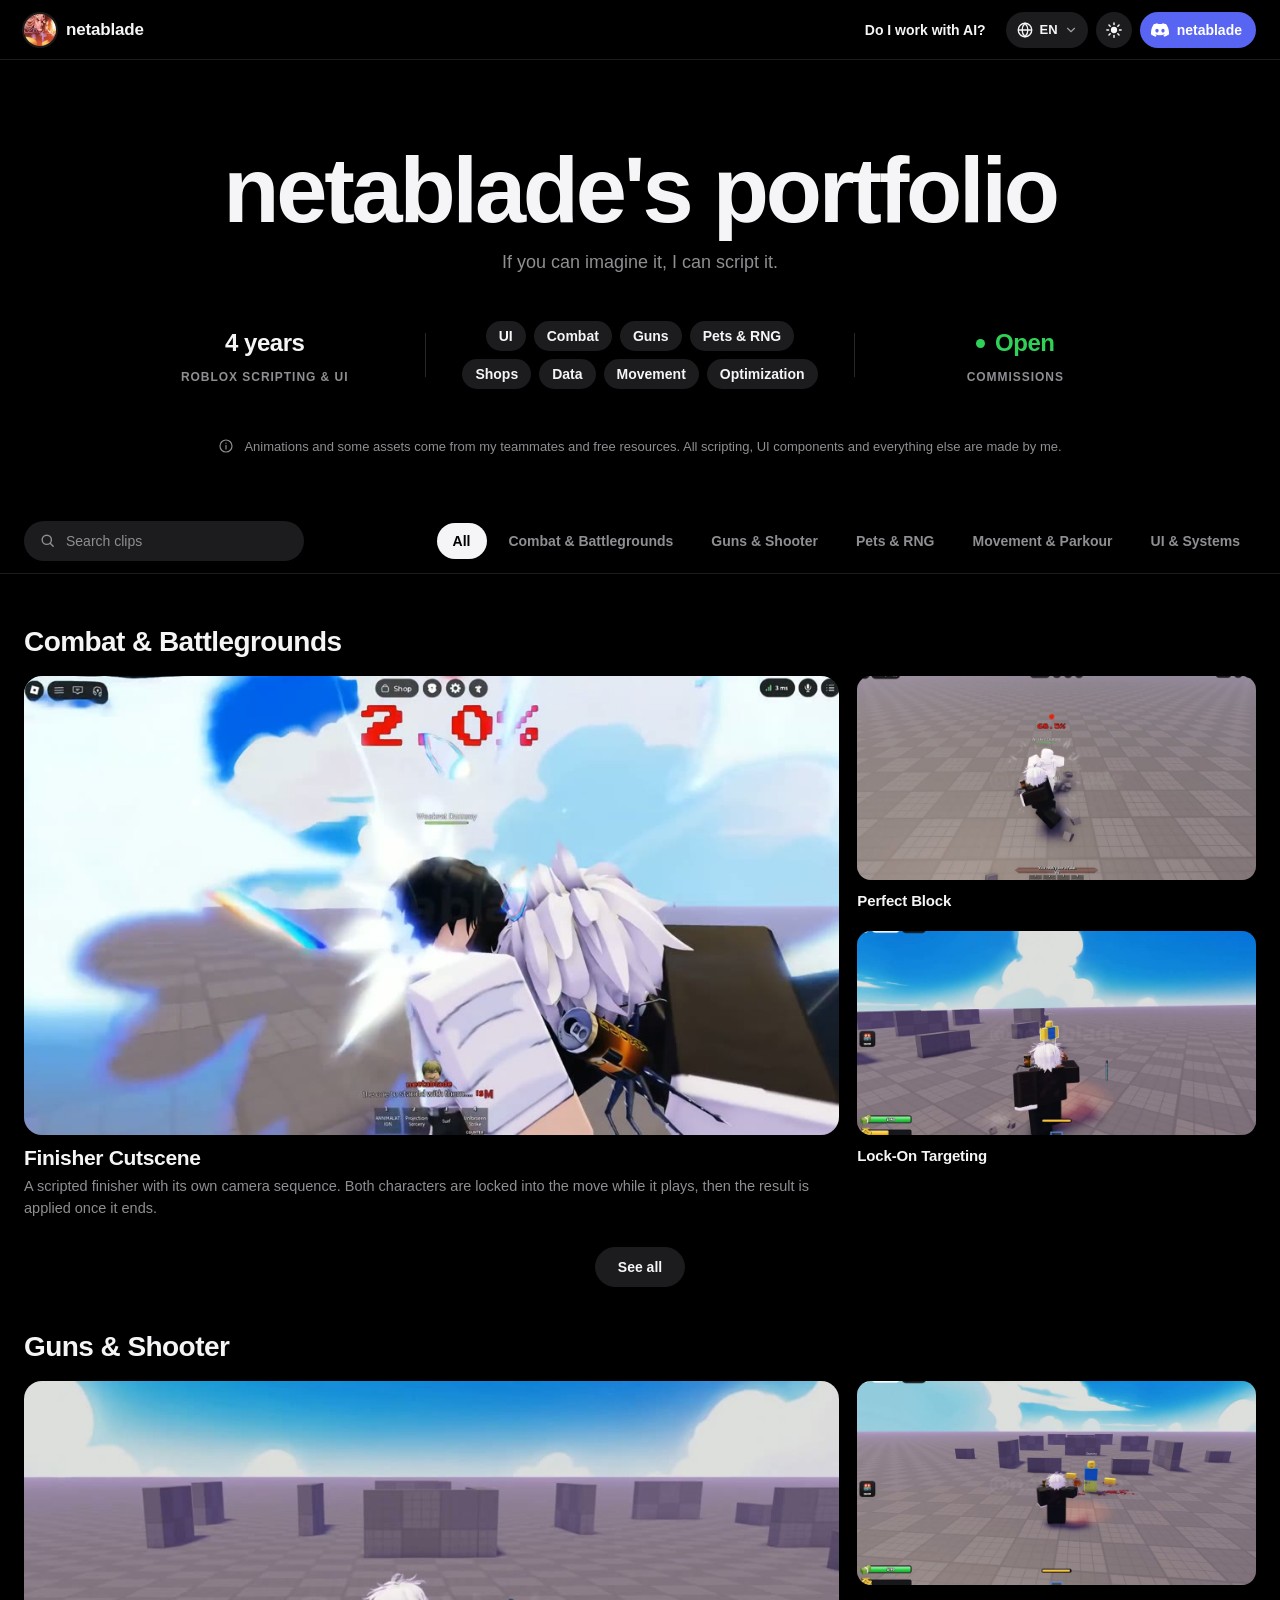
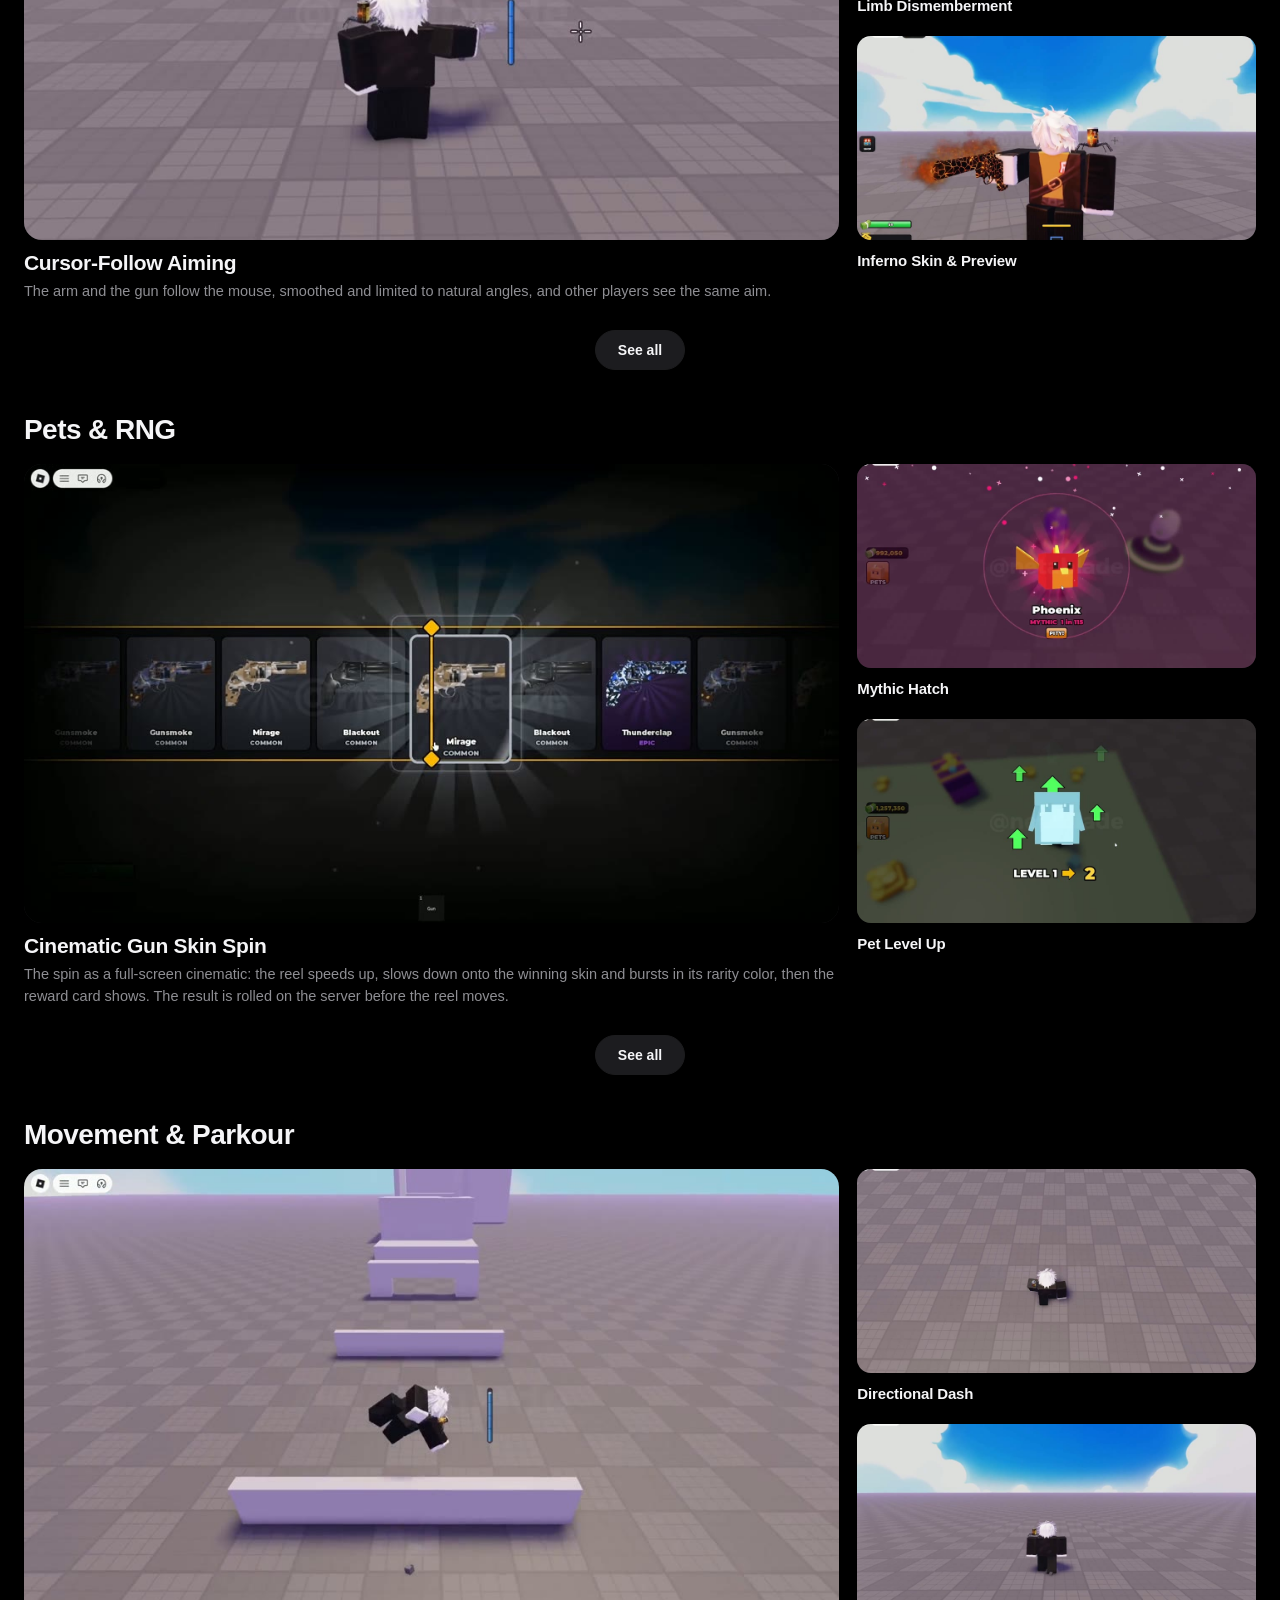
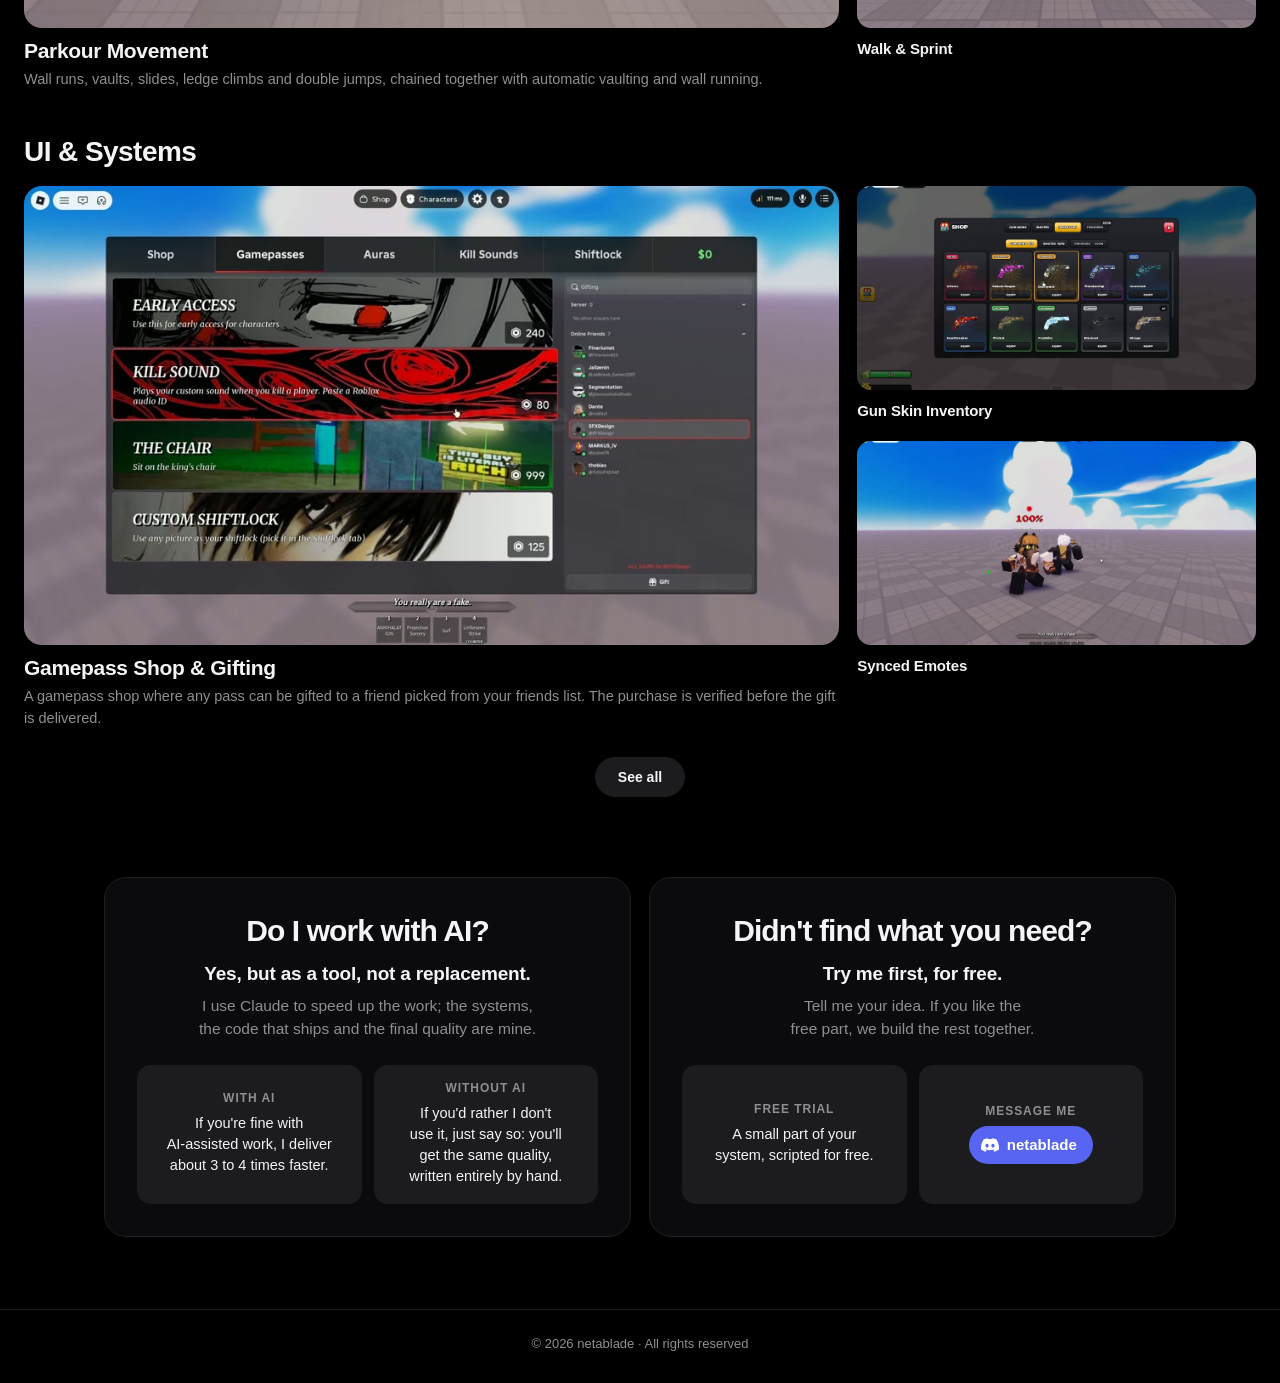
==== commit 2bb34c6a: "Eight skill chips in two rows, assets note on one line, even spacing around the facts Co-Authored-By" ====
--- a/index.html
+++ b/index.html
@@ -30,8 +30,8 @@
 	<meta property="og:url" content="https://netablade.github.io/">
 	<meta property="og:image" content="https://netablade.github.io/img/reel.gif">
 	<meta property="og:image:type" content="image/gif">
-	<meta property="og:image:width" content="500">
-	<meta property="og:image:height" content="281">
+	<meta property="og:image:width" content="400">
+	<meta property="og:image:height" content="225">
 	<meta name="twitter:card" content="summary_large_image">
 	<meta name="twitter:image" content="https://netablade.github.io/img/reel.gif">
 	<link rel="stylesheet" href="style.css">
@@ -58,7 +58,7 @@
 		<div class="facts reveal">
 			<div class="fact"><span class="value">4 years</span><span class="label">Roblox scripting &amp; UI</span></div>
 			<span class="rule" aria-hidden="true"></span>
-			<div class="fact chips"><span class="value"><span class="chip">UI</span><span class="chip">Combat</span><span class="chip">Shops</span><span class="chip">Data</span></span><span class="label">What I build</span></div>
+			<div class="fact chips"><span class="chip-row"><span class="chip">UI</span><span class="chip">Combat</span><span class="chip">Guns</span><span class="chip">Pets &amp; RNG</span></span><span class="chip-row"><span class="chip">Shops</span><span class="chip">Data</span><span class="chip">Movement</span><span class="chip">Optimization</span></span></div>
 			<span class="rule" aria-hidden="true"></span>
 			<div class="fact"><span class="value open"><span class="dot"></span>Open</span><span class="label">Commissions</span></div>
 		</div>
--- a/style.css
+++ b/style.css
@@ -143,7 +143,7 @@
 /* under the title: the one-liner, then three facts spread evenly with thin rules between them (no box) */
 .hero .tagline { margin: 16px 0 0; font-size: 18px; color: var(--muted); }
 .facts {
-	max-width: 920px; margin: 40px auto 0;
+	max-width: 1000px; margin: 48px auto 0;
 	display: grid; grid-template-columns: 1fr 1px auto 1px 1fr; align-items: center; gap: 0 36px;
 }
 .fact { display: flex; flex-direction: column; align-items: center; gap: 10px; min-width: 0; }
@@ -153,6 +153,8 @@
 }
 .fact .label { font-size: 12px; font-weight: 700; letter-spacing: 0.08em; text-transform: uppercase; color: var(--muted); }
 .facts .rule { width: 1px; height: 44px; background: var(--soft-hover); }
+.fact.chips { gap: 8px; }
+.chip-row { display: flex; justify-content: center; gap: 8px; }
 .chip {
 	padding: 7px 13px; border-radius: 999px; background: var(--soft);
 	font-size: 14px; font-weight: 700; letter-spacing: 0;
@@ -167,12 +169,11 @@
 	100% { box-shadow: 0 0 0 0 rgba(48, 209, 88, 0); }
 }
 .profile-note {
-	max-width: 780px; margin: 34px auto 0;
+	margin: 48px auto 0;
 	display: flex; gap: 10px; align-items: flex-start; justify-content: center;
 	font-size: 13px; line-height: 1.5; color: var(--muted); text-align: left;
 }
 .profile-note svg { width: 16px; height: 16px; flex: none; margin-top: 1px; }
-.profile-note span { text-wrap: balance; }
 
 /* search on the left, categories on the right (stays under the top bar while you scroll) */
 .filters {
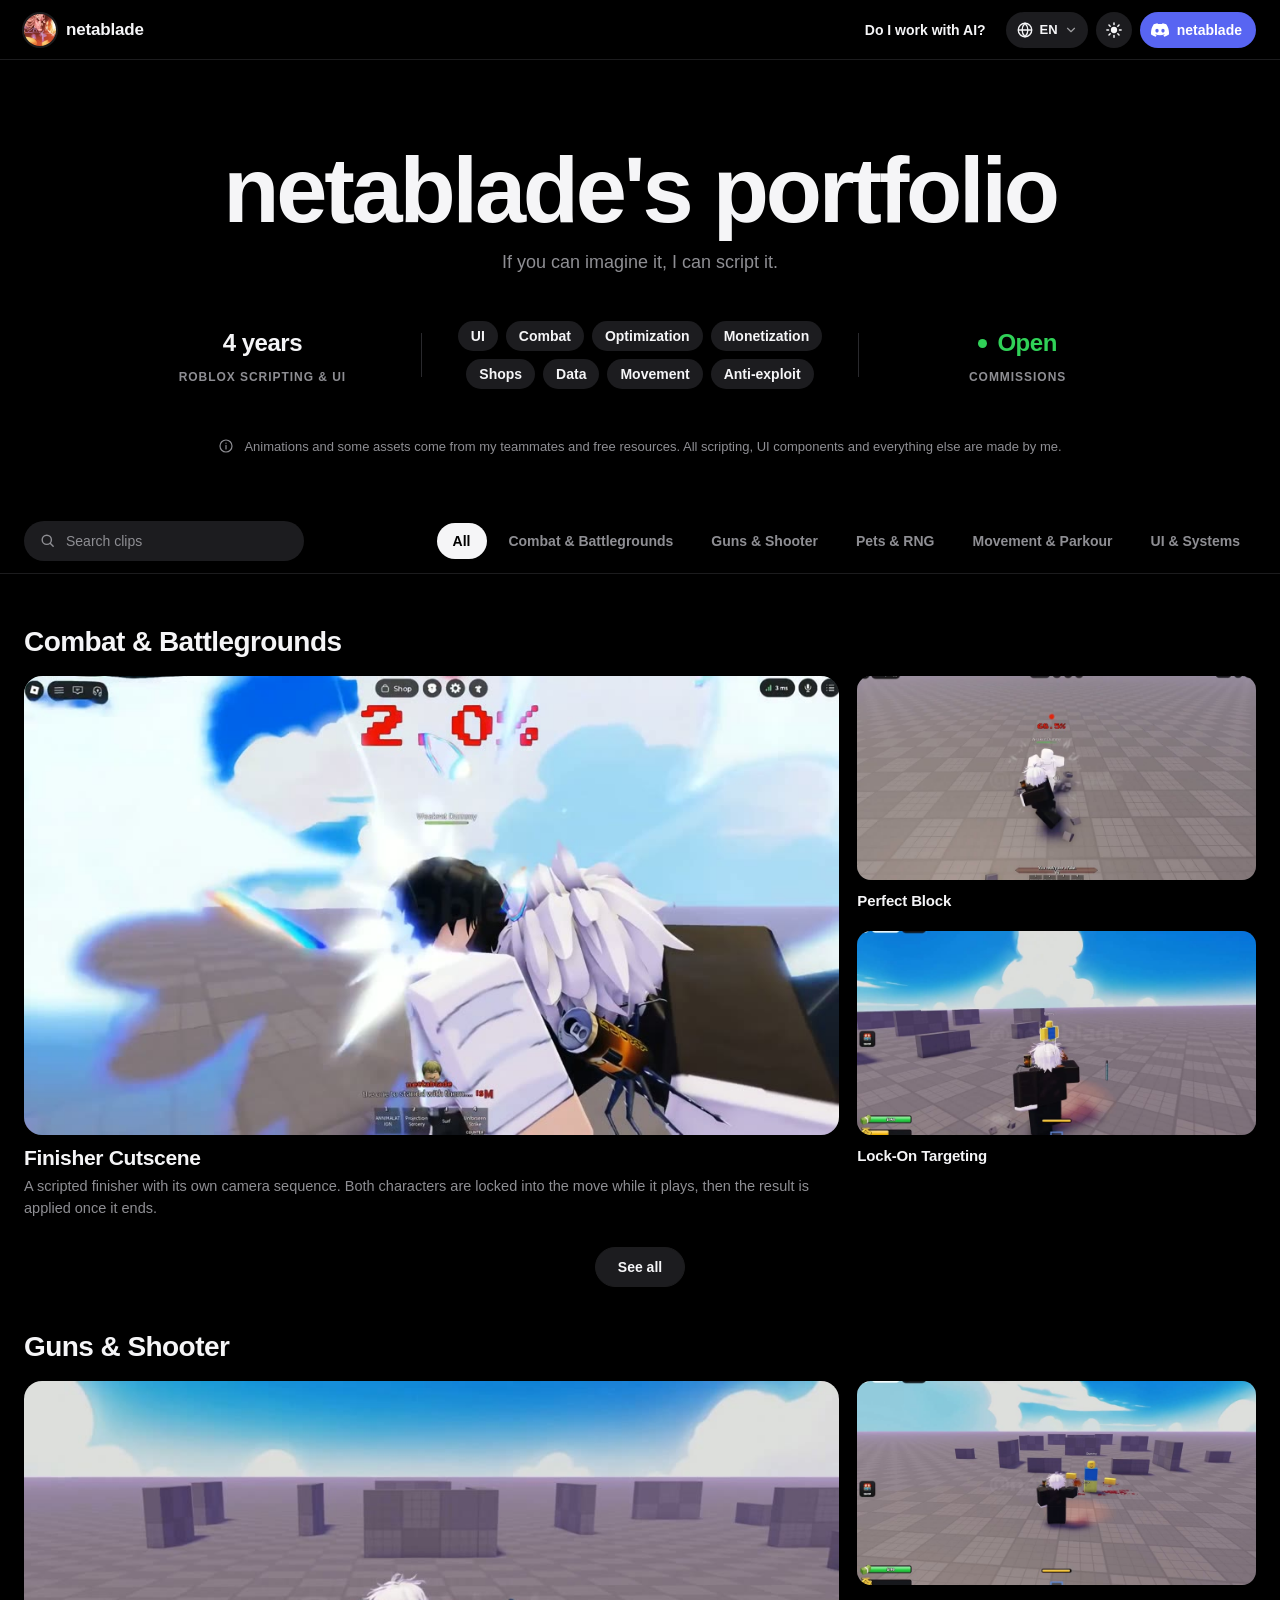
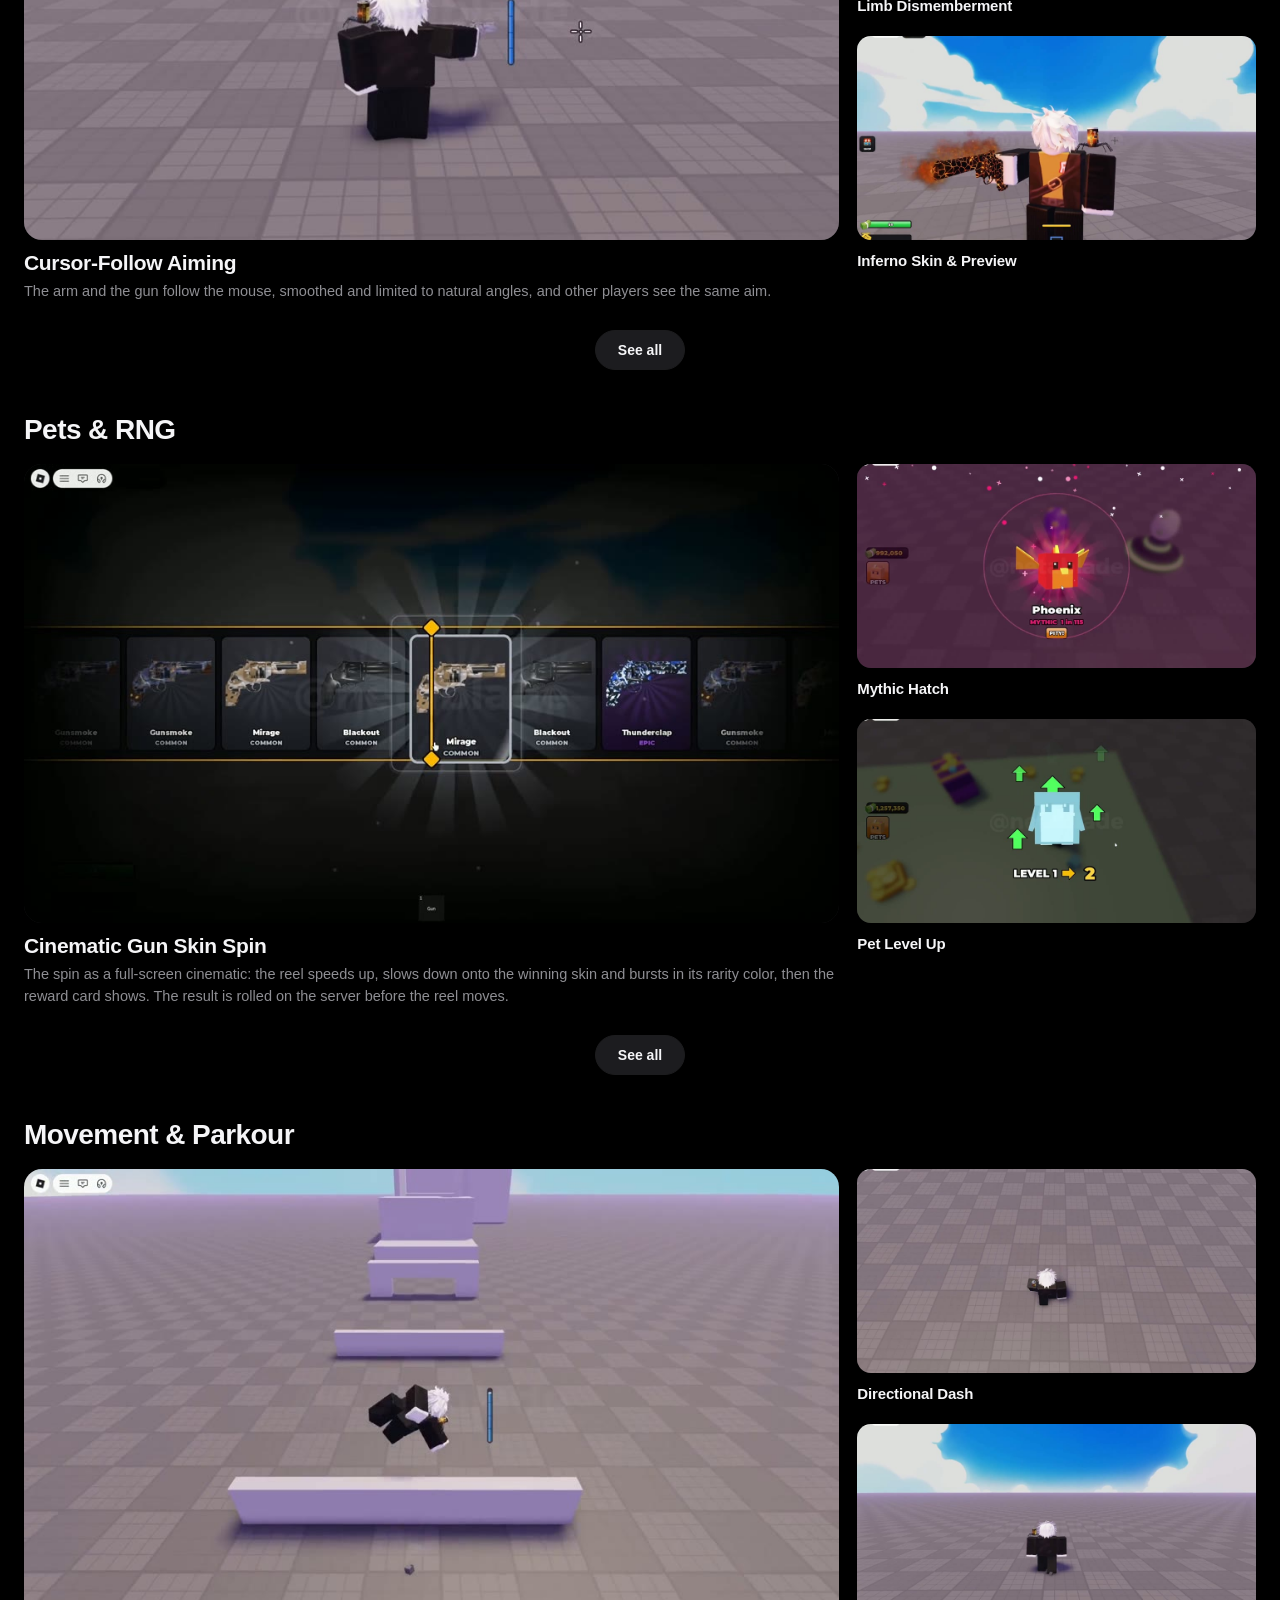
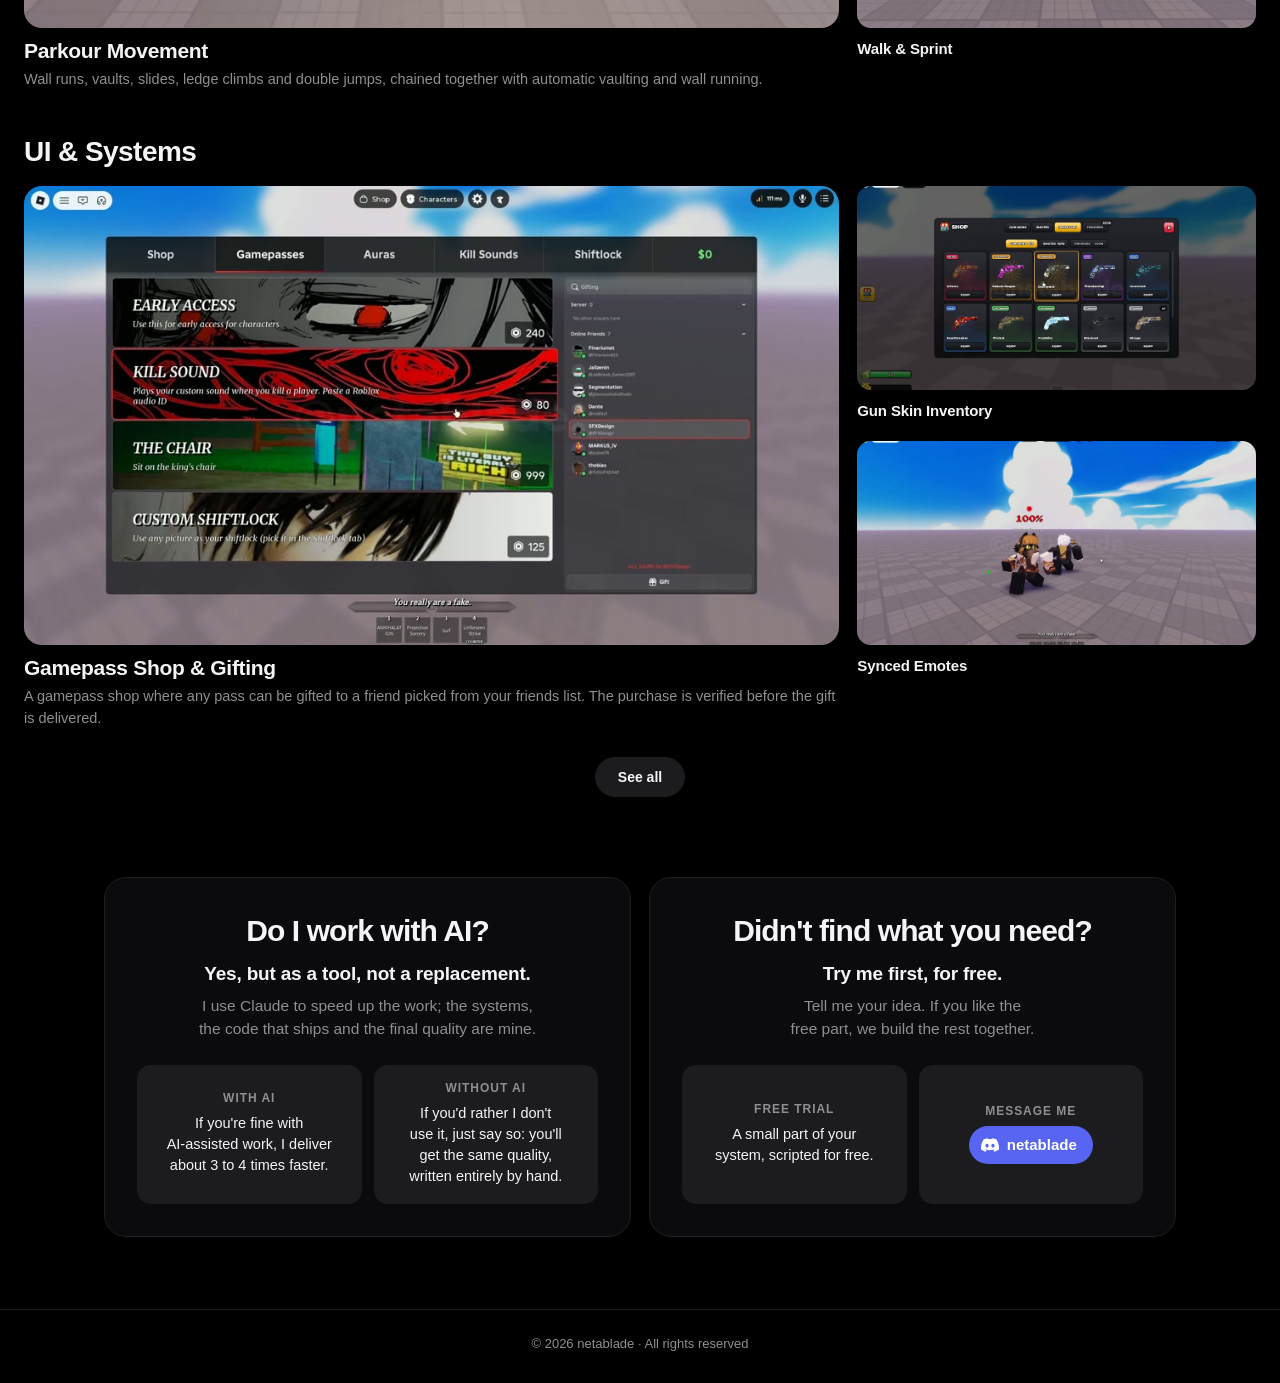
==== commit f1866cd8: "General skill chips: Monetization and Anti-exploit instead of Guns and Pets & RNG Co-Authored-By: Cl" ====
--- a/index.html
+++ b/index.html
@@ -58,7 +58,7 @@
 		<div class="facts reveal">
 			<div class="fact"><span class="value">4 years</span><span class="label">Roblox scripting &amp; UI</span></div>
 			<span class="rule" aria-hidden="true"></span>
-			<div class="fact chips"><span class="chip-row"><span class="chip">UI</span><span class="chip">Combat</span><span class="chip">Guns</span><span class="chip">Pets &amp; RNG</span></span><span class="chip-row"><span class="chip">Shops</span><span class="chip">Data</span><span class="chip">Movement</span><span class="chip">Optimization</span></span></div>
+			<div class="fact chips"><span class="chip-row"><span class="chip">UI</span><span class="chip">Combat</span><span class="chip">Optimization</span><span class="chip">Monetization</span></span><span class="chip-row"><span class="chip">Shops</span><span class="chip">Data</span><span class="chip">Movement</span><span class="chip">Anti-exploit</span></span></div>
 			<span class="rule" aria-hidden="true"></span>
 			<div class="fact"><span class="value open"><span class="dot"></span>Open</span><span class="label">Commissions</span></div>
 		</div>
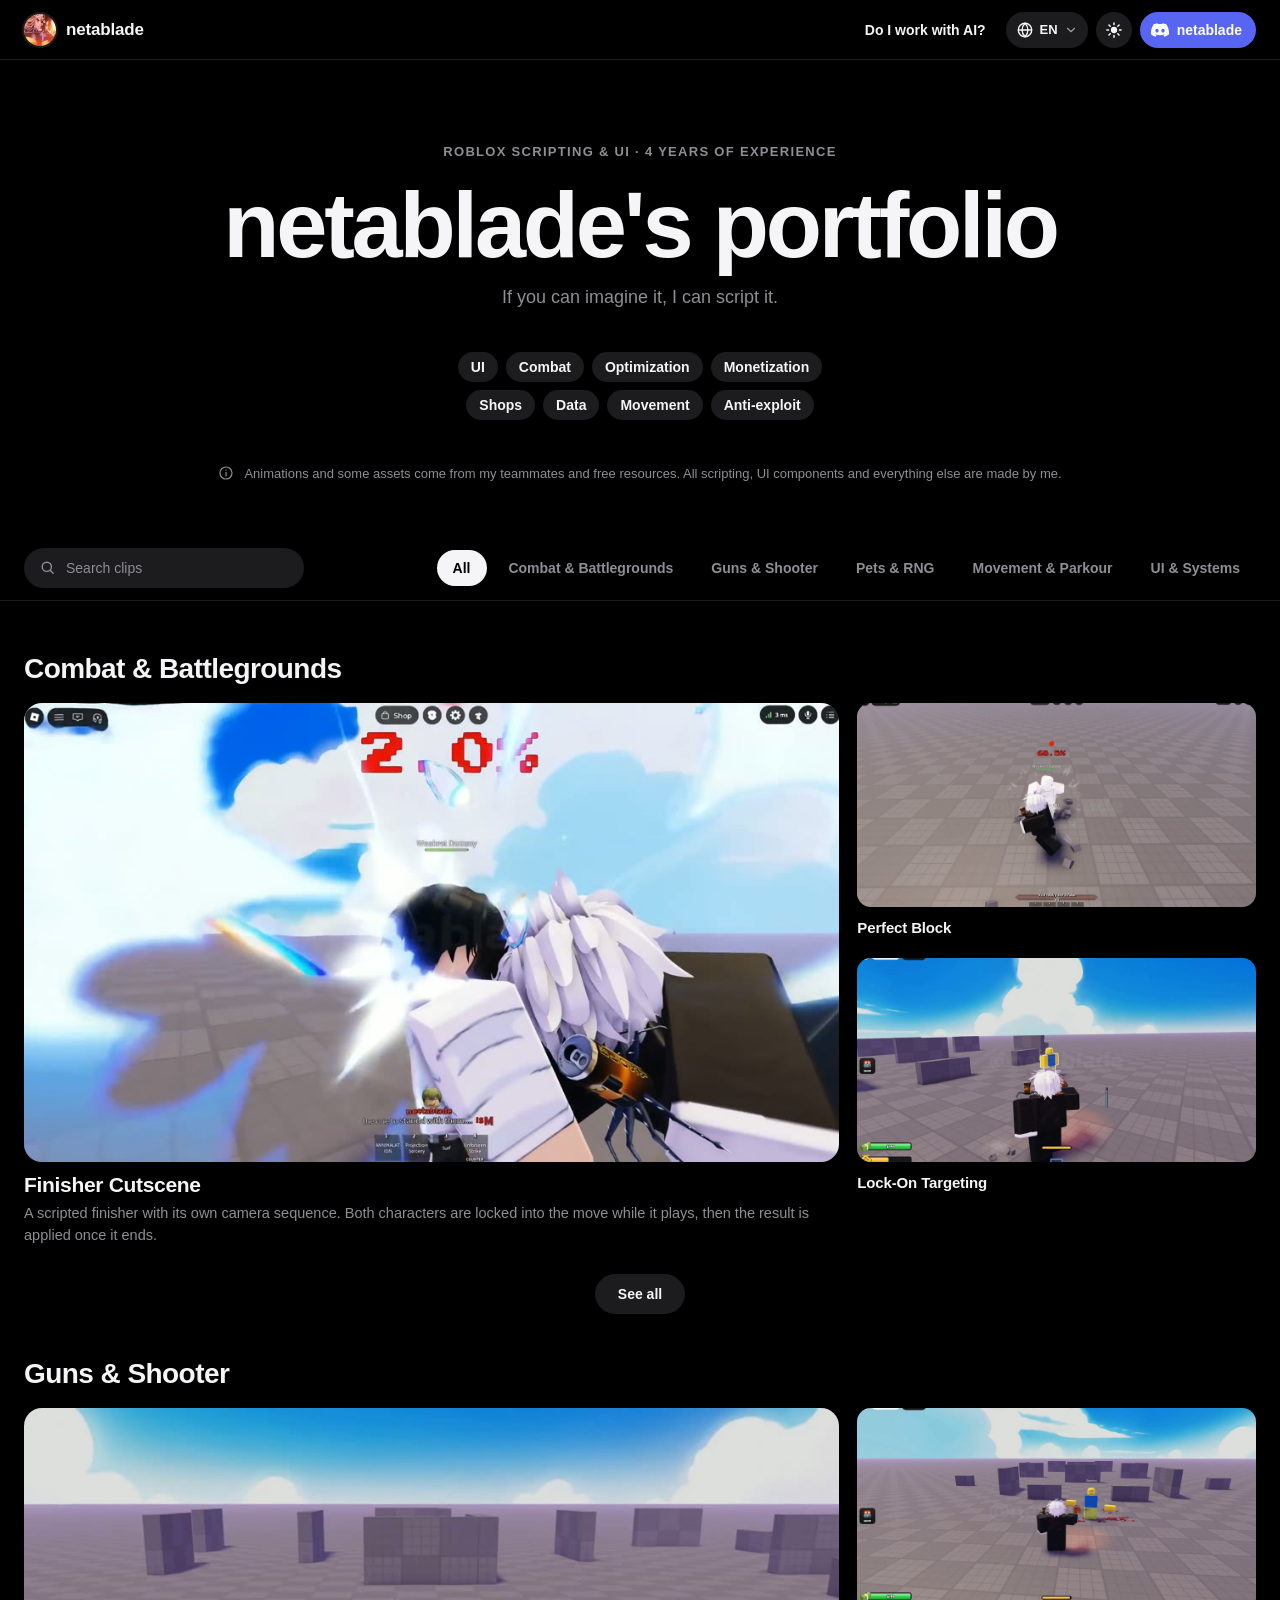
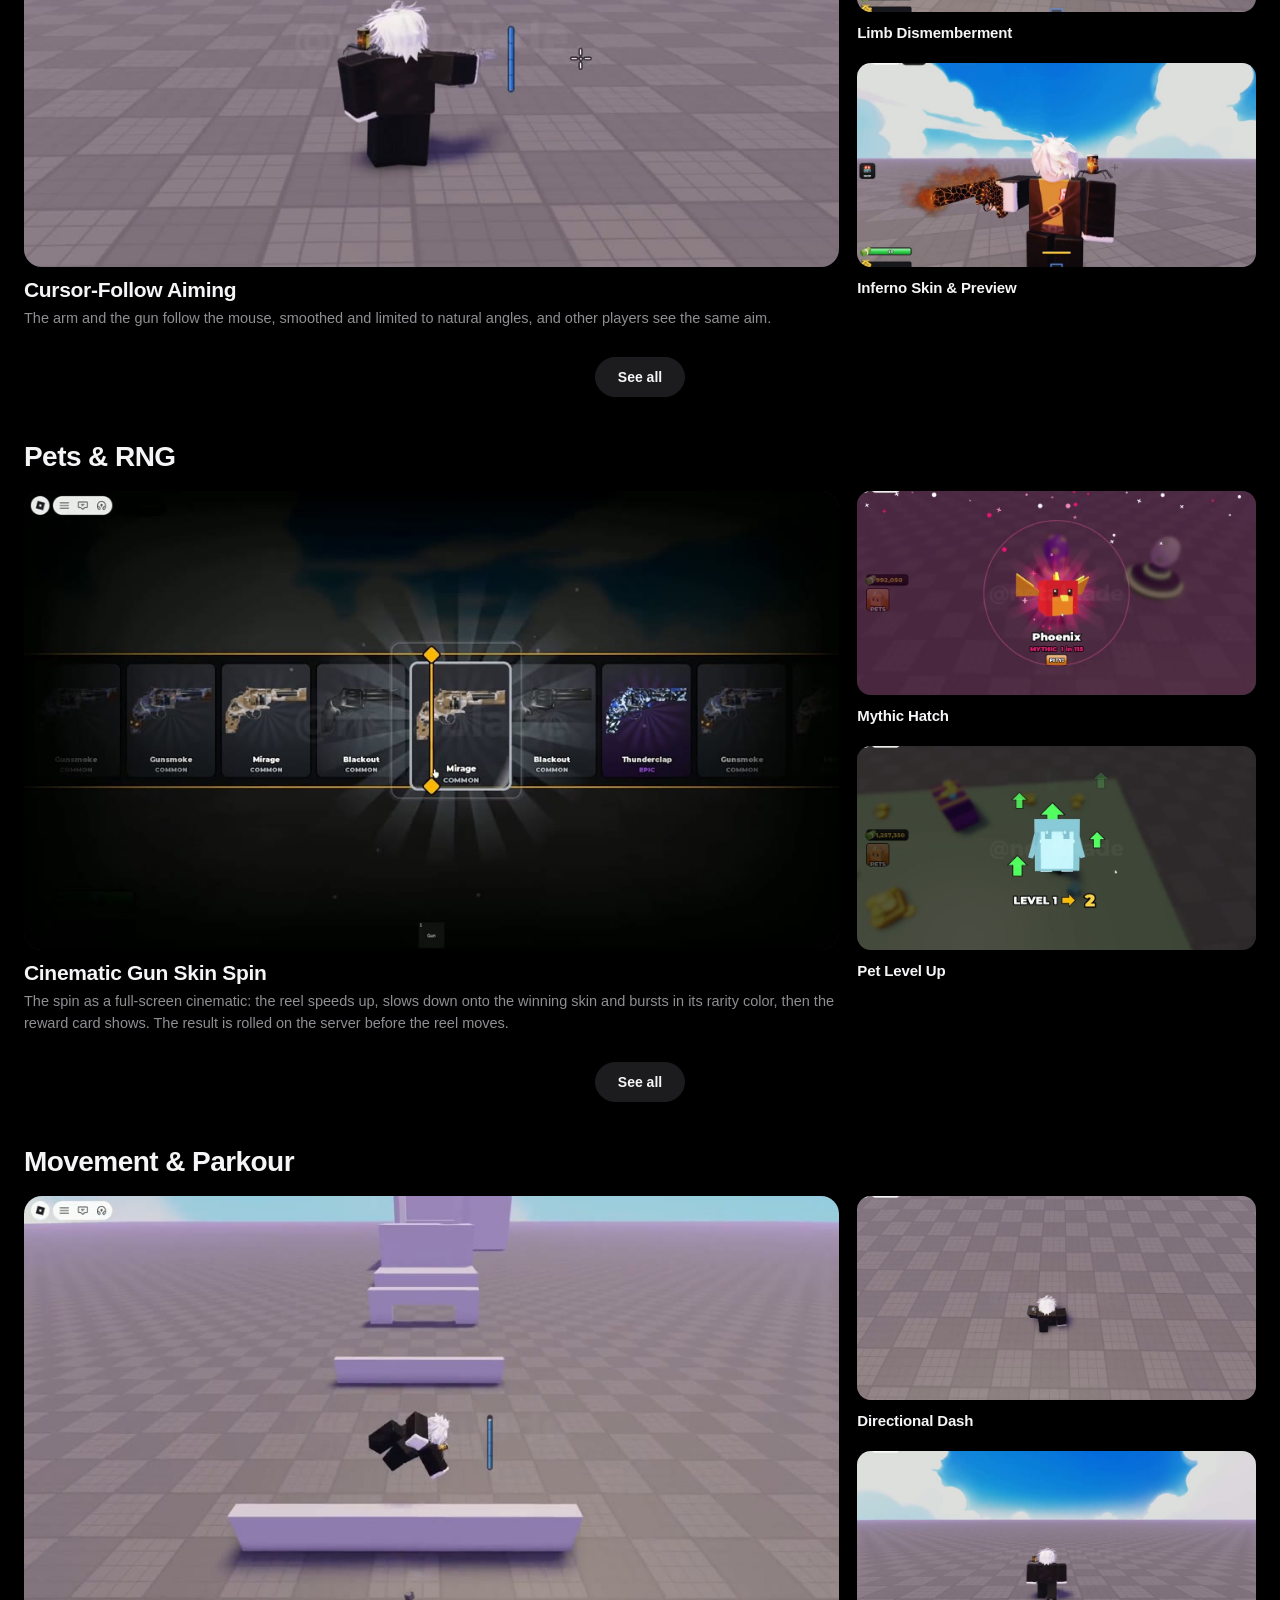
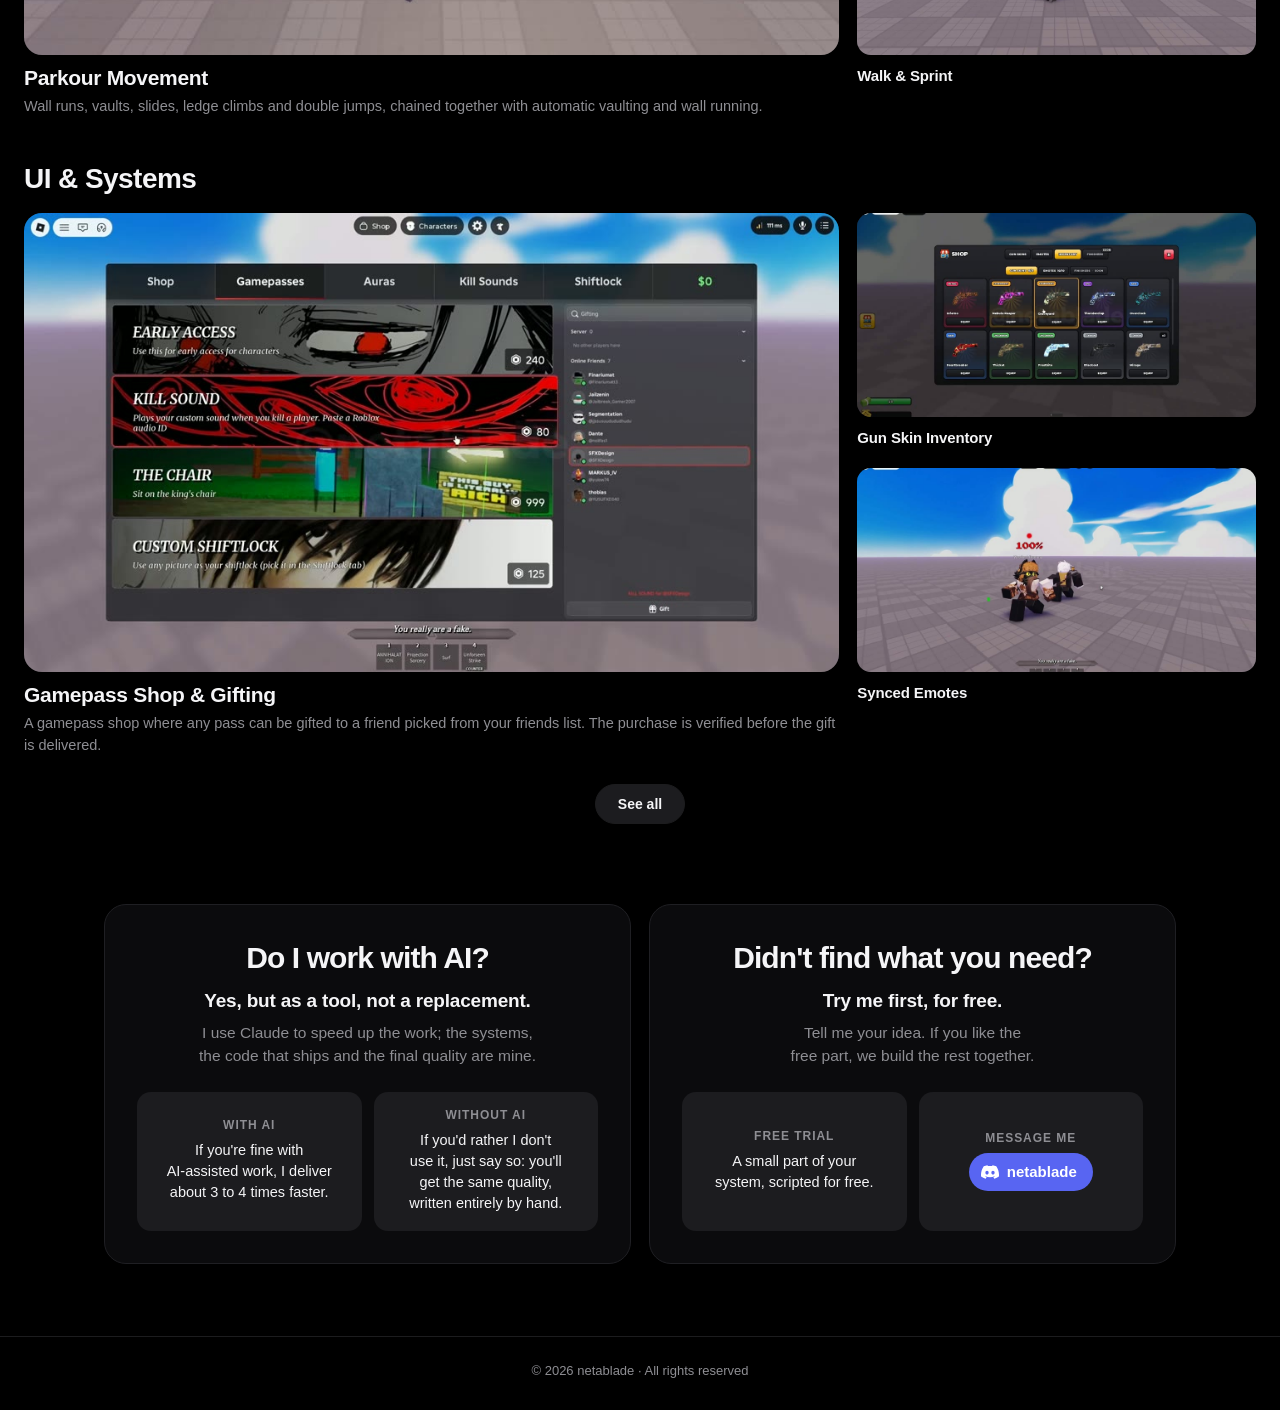
==== commit dbe70a28: "Centered hero (kicker, title, line, skills), commissions fact removed; reel title readable on every " ====
--- a/index.html
+++ b/index.html
@@ -34,7 +34,7 @@
 	<meta property="og:image:height" content="225">
 	<meta name="twitter:card" content="summary_large_image">
 	<meta name="twitter:image" content="https://netablade.github.io/img/reel.gif">
-	<link rel="stylesheet" href="style.css">
+	<link rel="stylesheet" href="style.css?v=f8c9bb07">
 </head>
 <body>
 	<header class="topbar">
@@ -53,15 +53,10 @@
 	</header>
 
 	<div class="hero">
+		<p class="kicker reveal">Roblox scripting &amp; UI · 4 years of experience</p>
 		<h1 class="reveal">netablade's portfolio</h1>
 		<p class="tagline reveal">If you can imagine it, I can script it.</p>
-		<div class="facts reveal">
-			<div class="fact"><span class="value">4 years</span><span class="label">Roblox scripting &amp; UI</span></div>
-			<span class="rule" aria-hidden="true"></span>
-			<div class="fact chips"><span class="chip-row"><span class="chip">UI</span><span class="chip">Combat</span><span class="chip">Optimization</span><span class="chip">Monetization</span></span><span class="chip-row"><span class="chip">Shops</span><span class="chip">Data</span><span class="chip">Movement</span><span class="chip">Anti-exploit</span></span></div>
-			<span class="rule" aria-hidden="true"></span>
-			<div class="fact"><span class="value open"><span class="dot"></span>Open</span><span class="label">Commissions</span></div>
-		</div>
+		<div class="chips reveal"><span class="chip-row"><span class="chip">UI</span><span class="chip">Combat</span><span class="chip">Optimization</span><span class="chip">Monetization</span></span><span class="chip-row"><span class="chip">Shops</span><span class="chip">Data</span><span class="chip">Movement</span><span class="chip">Anti-exploit</span></span></div>
 		<p class="profile-note reveal"><svg viewBox="0 0 24 24" aria-hidden="true" fill="none" stroke="currentColor" stroke-width="1.8" stroke-linecap="round"><circle cx="12" cy="12" r="9"/><path d="M12 11v5.5M12 7.6v.1"/></svg><span>Animations and some assets come from my teammates and free resources. All scripting, UI components and everything else are made by me.</span></p>
 	</div>
 
@@ -439,6 +434,6 @@
 	</div>
 
 	<div id="google_translate_element" hidden></div>
-	<script src="script.js"></script>
+	<script src="script.js?v=18d4b568"></script>
 </body>
 </html>
--- a/style.css
+++ b/style.css
@@ -140,36 +140,17 @@
 	letter-spacing: -0.035em;
 	line-height: 1;
 }
-/* under the title: the one-liner, then three facts spread evenly with thin rules between them (no box) */
+/* everything centered: a small line above the title, the one-liner under it, then the skills in two rows */
+.hero .kicker { margin: 0 0 20px; font-size: 13px; font-weight: 700; letter-spacing: 0.1em; text-transform: uppercase; color: var(--muted); }
 .hero .tagline { margin: 16px 0 0; font-size: 18px; color: var(--muted); }
-.facts {
-	max-width: 1000px; margin: 48px auto 0;
-	display: grid; grid-template-columns: 1fr 1px auto 1px 1fr; align-items: center; gap: 0 36px;
-}
-.fact { display: flex; flex-direction: column; align-items: center; gap: 10px; min-width: 0; }
-.fact .value {
-	height: 34px; display: inline-flex; align-items: center; justify-content: center; gap: 8px;
-	font-size: 24px; font-weight: 700; letter-spacing: -0.02em; white-space: nowrap;
-}
-.fact .label { font-size: 12px; font-weight: 700; letter-spacing: 0.08em; text-transform: uppercase; color: var(--muted); }
-.facts .rule { width: 1px; height: 44px; background: var(--soft-hover); }
-.fact.chips { gap: 8px; }
+.chips { margin: 44px auto 0; display: flex; flex-direction: column; align-items: center; gap: 8px; }
 .chip-row { display: flex; justify-content: center; gap: 8px; }
 .chip {
 	padding: 7px 13px; border-radius: 999px; background: var(--soft);
-	font-size: 14px; font-weight: 700; letter-spacing: 0;
-}
-.fact .value.open { color: #30d158; gap: 10px; }
-.fact .value.closed { color: #ff453a; gap: 10px; }
-.fact .dot { width: 9px; height: 9px; border-radius: 50%; background: currentColor; }
-.fact .open .dot { animation: pulse 2s infinite; }
-@keyframes pulse {
-	0% { box-shadow: 0 0 0 0 rgba(48, 209, 88, 0.55); }
-	70% { box-shadow: 0 0 0 8px rgba(48, 209, 88, 0); }
-	100% { box-shadow: 0 0 0 0 rgba(48, 209, 88, 0); }
+	font-size: 14px; font-weight: 700;
 }
 .profile-note {
-	margin: 48px auto 0;
+	margin: 44px auto 0;
 	display: flex; gap: 10px; align-items: flex-start; justify-content: center;
 	font-size: 13px; line-height: 1.5; color: var(--muted); text-align: left;
 }
@@ -440,10 +421,8 @@
 	.hero { padding: 56px 16px 36px; }
 	.hero .tagline { font-size: 16px; }
 	/* (phones: what I build across the top, years and commissions side by side under it) */
-	.facts { grid-template-columns: 1fr 1fr; gap: 24px 12px; margin-top: 30px; }
-	.facts .rule { display: none; }
-	.fact.chips { grid-column: 1 / -1; order: -1; }
-	.fact .value { font-size: 21px; }
+	.hero .kicker { font-size: 11px; margin-bottom: 14px; }
+	.chips { margin-top: 30px; }
 	.chip { padding: 6px 11px; font-size: 13px; }
 	.profile-note { margin-top: 28px; }
 	.ai { display: flex; flex-direction: column; gap: 18px; padding: 28px 16px 56px; }
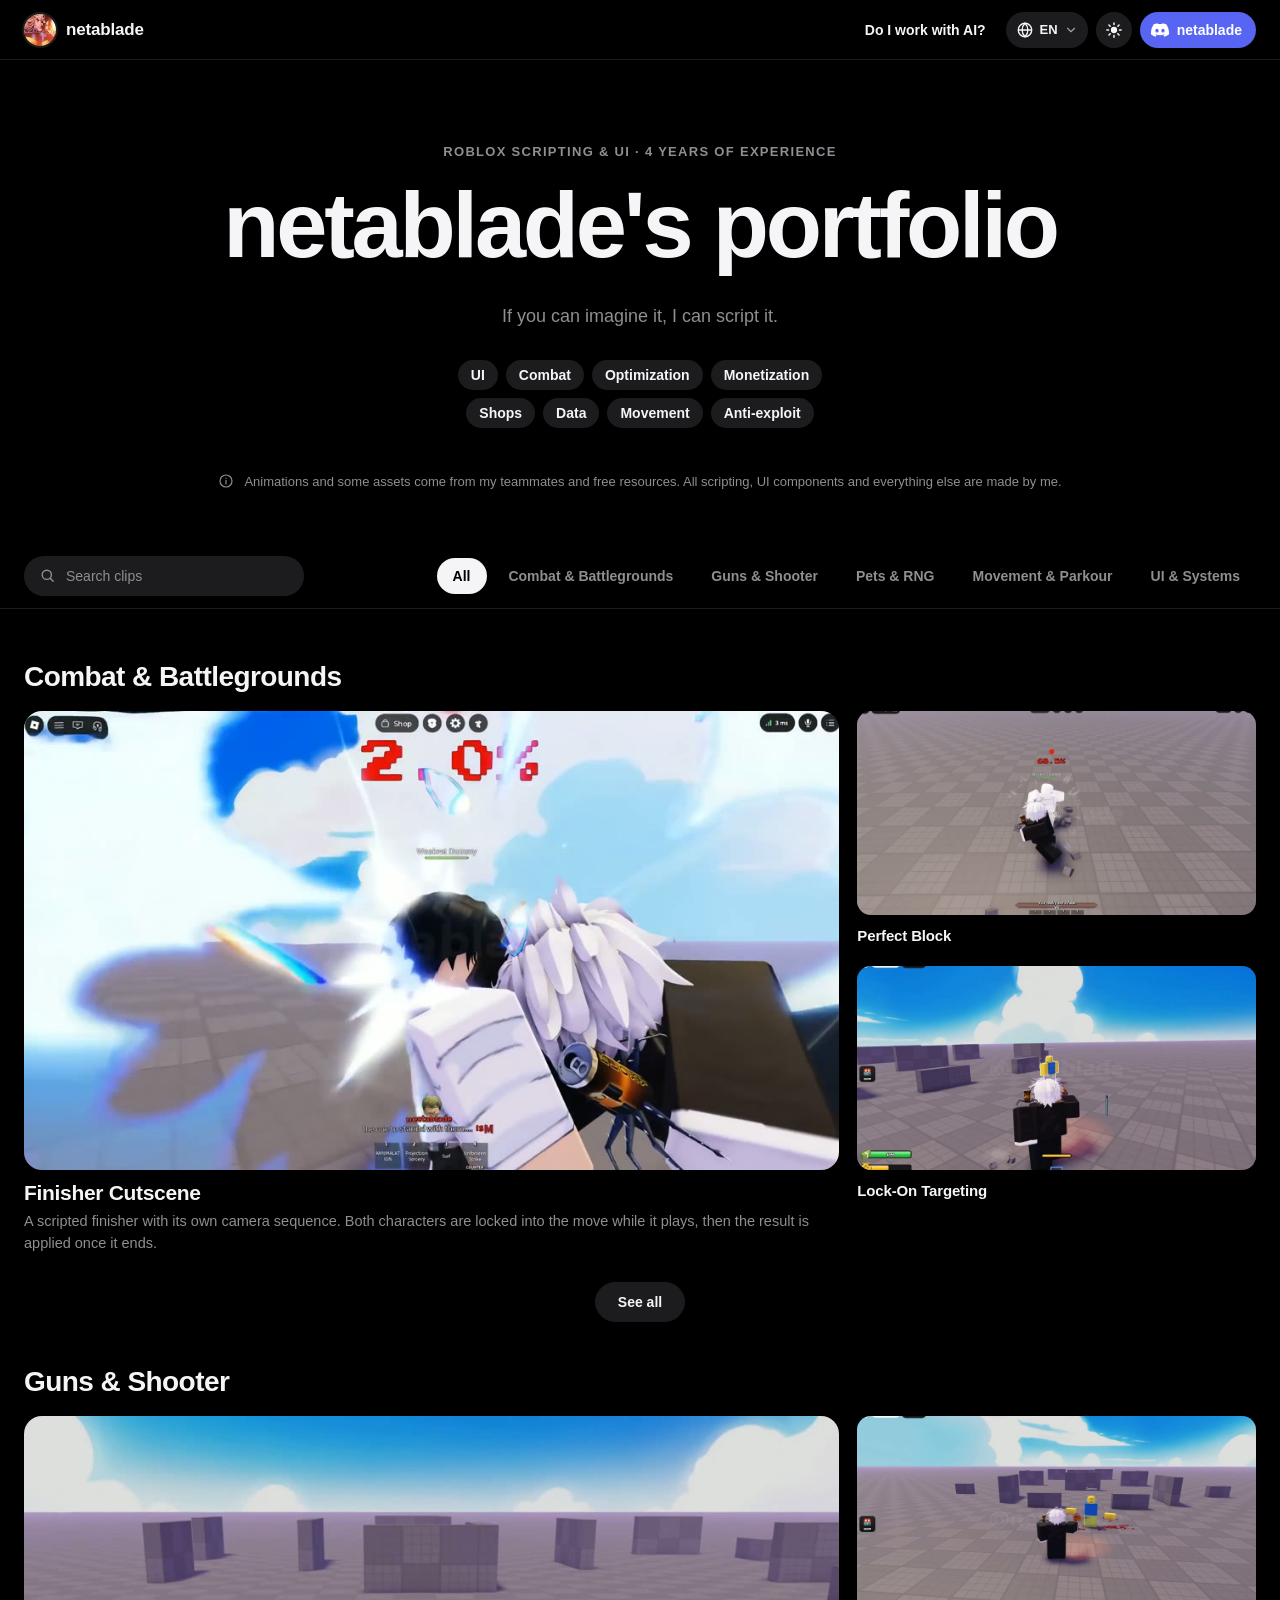
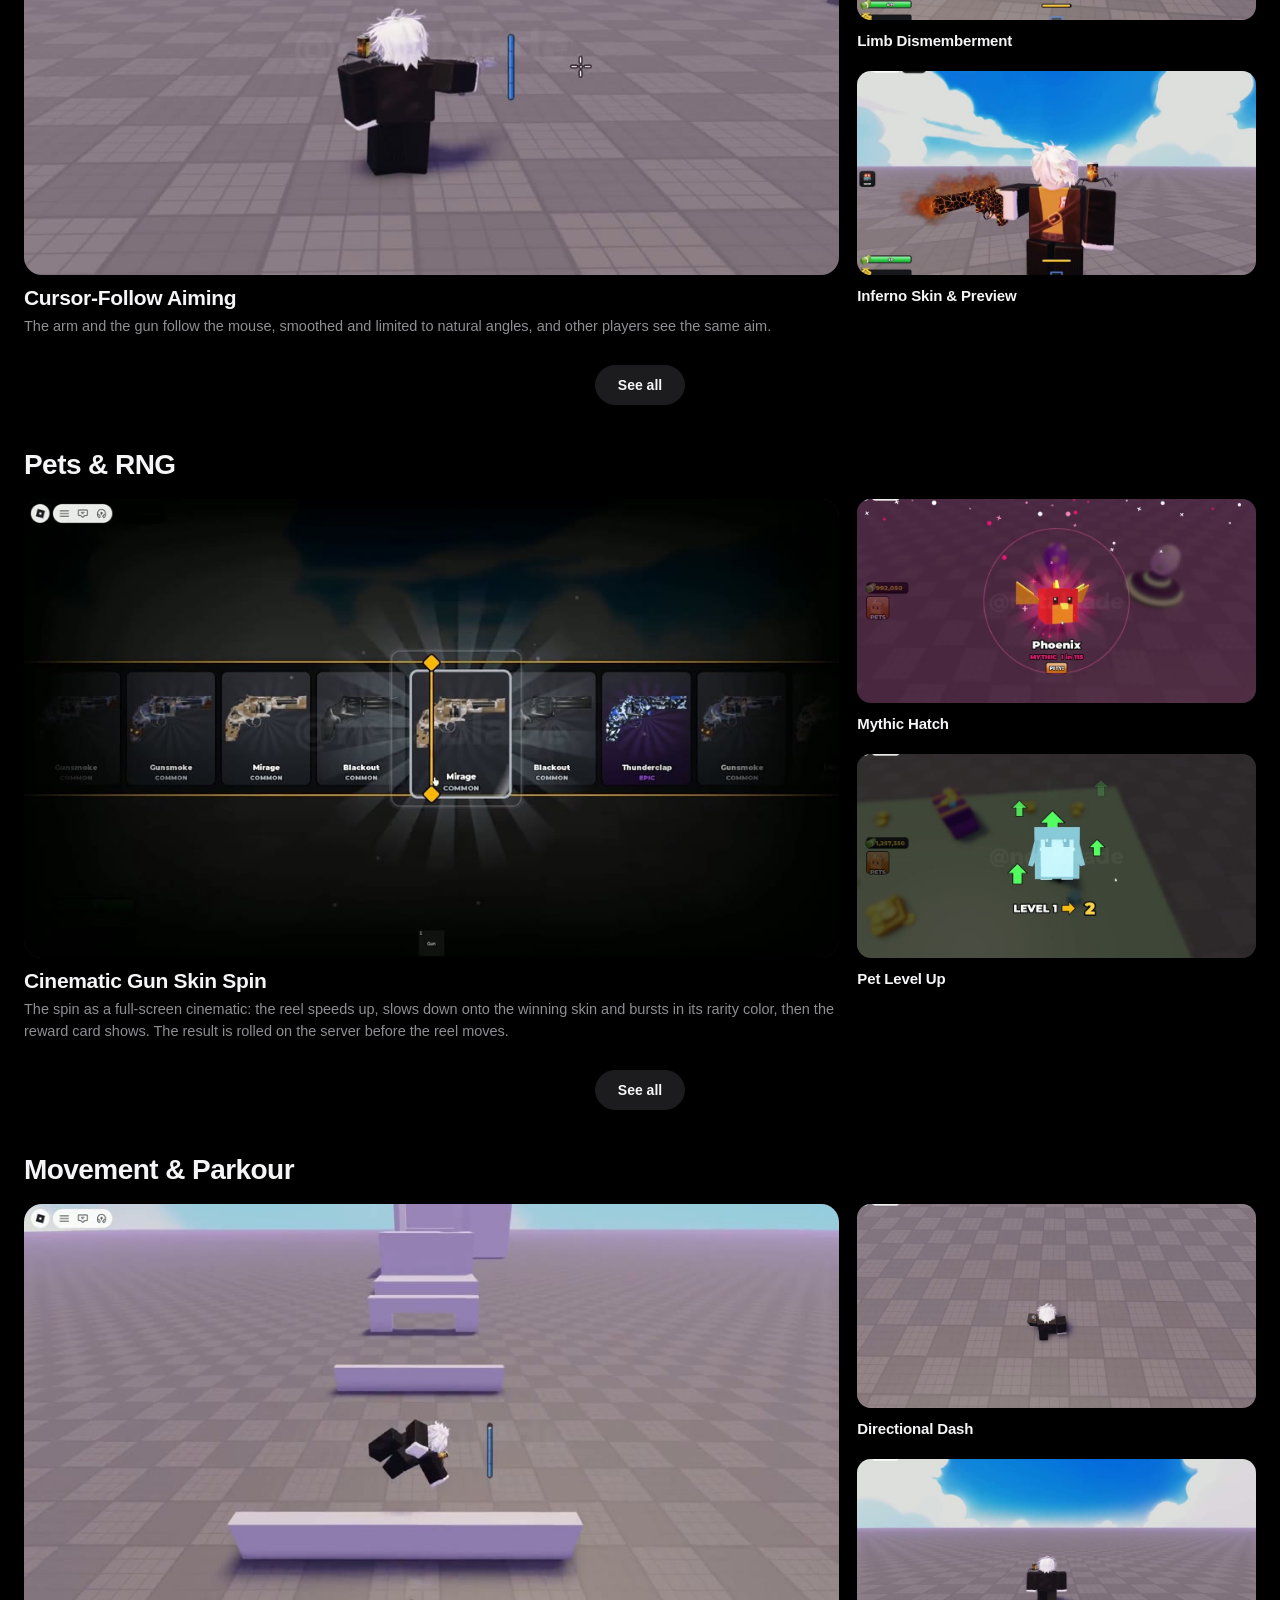
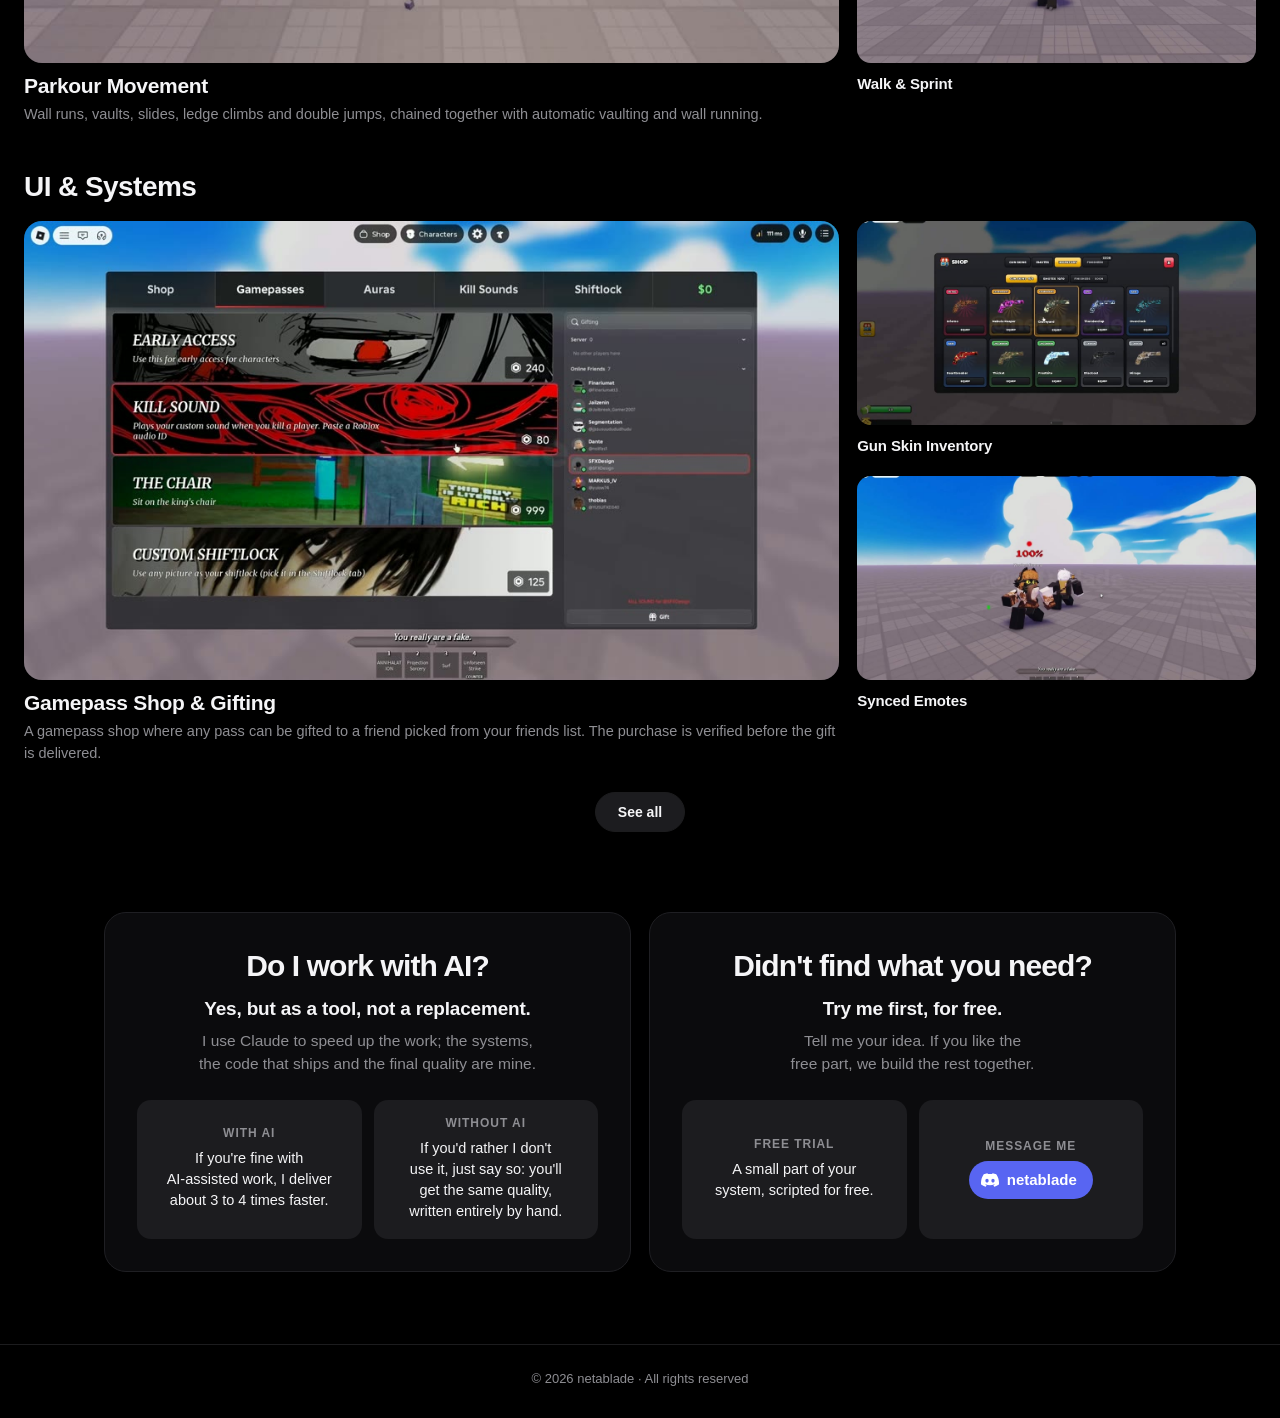
==== commit a86ea637: "Tagline centered between the title and the skills Co-Authored-By: Claude Opus 5.5 <noreply@anthropic" ====
--- a/index.html
+++ b/index.html
@@ -34,7 +34,7 @@
 	<meta property="og:image:height" content="225">
 	<meta name="twitter:card" content="summary_large_image">
 	<meta name="twitter:image" content="https://netablade.github.io/img/reel.gif">
-	<link rel="stylesheet" href="style.css?v=f8c9bb07">
+	<link rel="stylesheet" href="style.css?v=41e4c51c">
 </head>
 <body>
 	<header class="topbar">
--- a/style.css
+++ b/style.css
@@ -142,8 +142,8 @@
 }
 /* everything centered: a small line above the title, the one-liner under it, then the skills in two rows */
 .hero .kicker { margin: 0 0 20px; font-size: 13px; font-weight: 700; letter-spacing: 0.1em; text-transform: uppercase; color: var(--muted); }
-.hero .tagline { margin: 16px 0 0; font-size: 18px; color: var(--muted); }
-.chips { margin: 44px auto 0; display: flex; flex-direction: column; align-items: center; gap: 8px; }
+.hero .tagline { margin: 35px 0 0; font-size: 18px; color: var(--muted); }
+.chips { margin: 33px auto 0; display: flex; flex-direction: column; align-items: center; gap: 8px; }
 .chip-row { display: flex; justify-content: center; gap: 8px; }
 .chip {
 	padding: 7px 13px; border-radius: 999px; background: var(--soft);
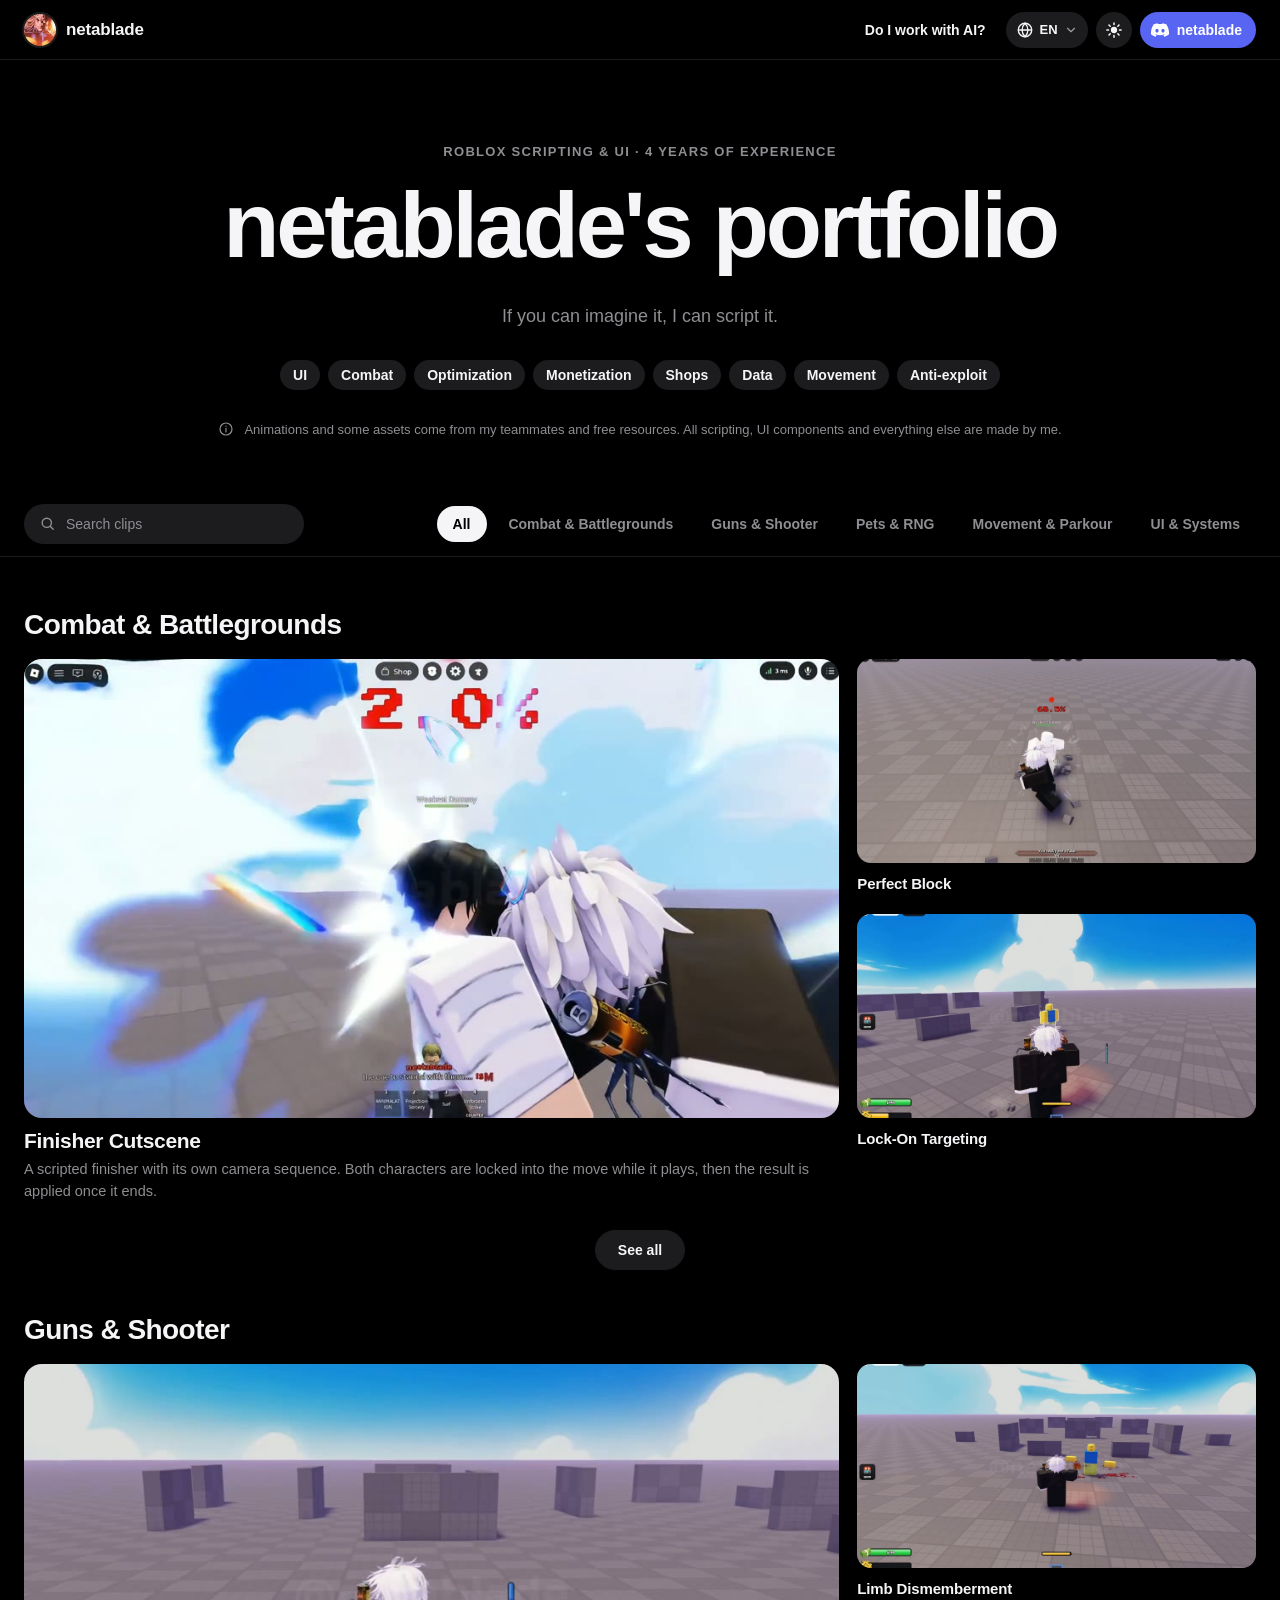
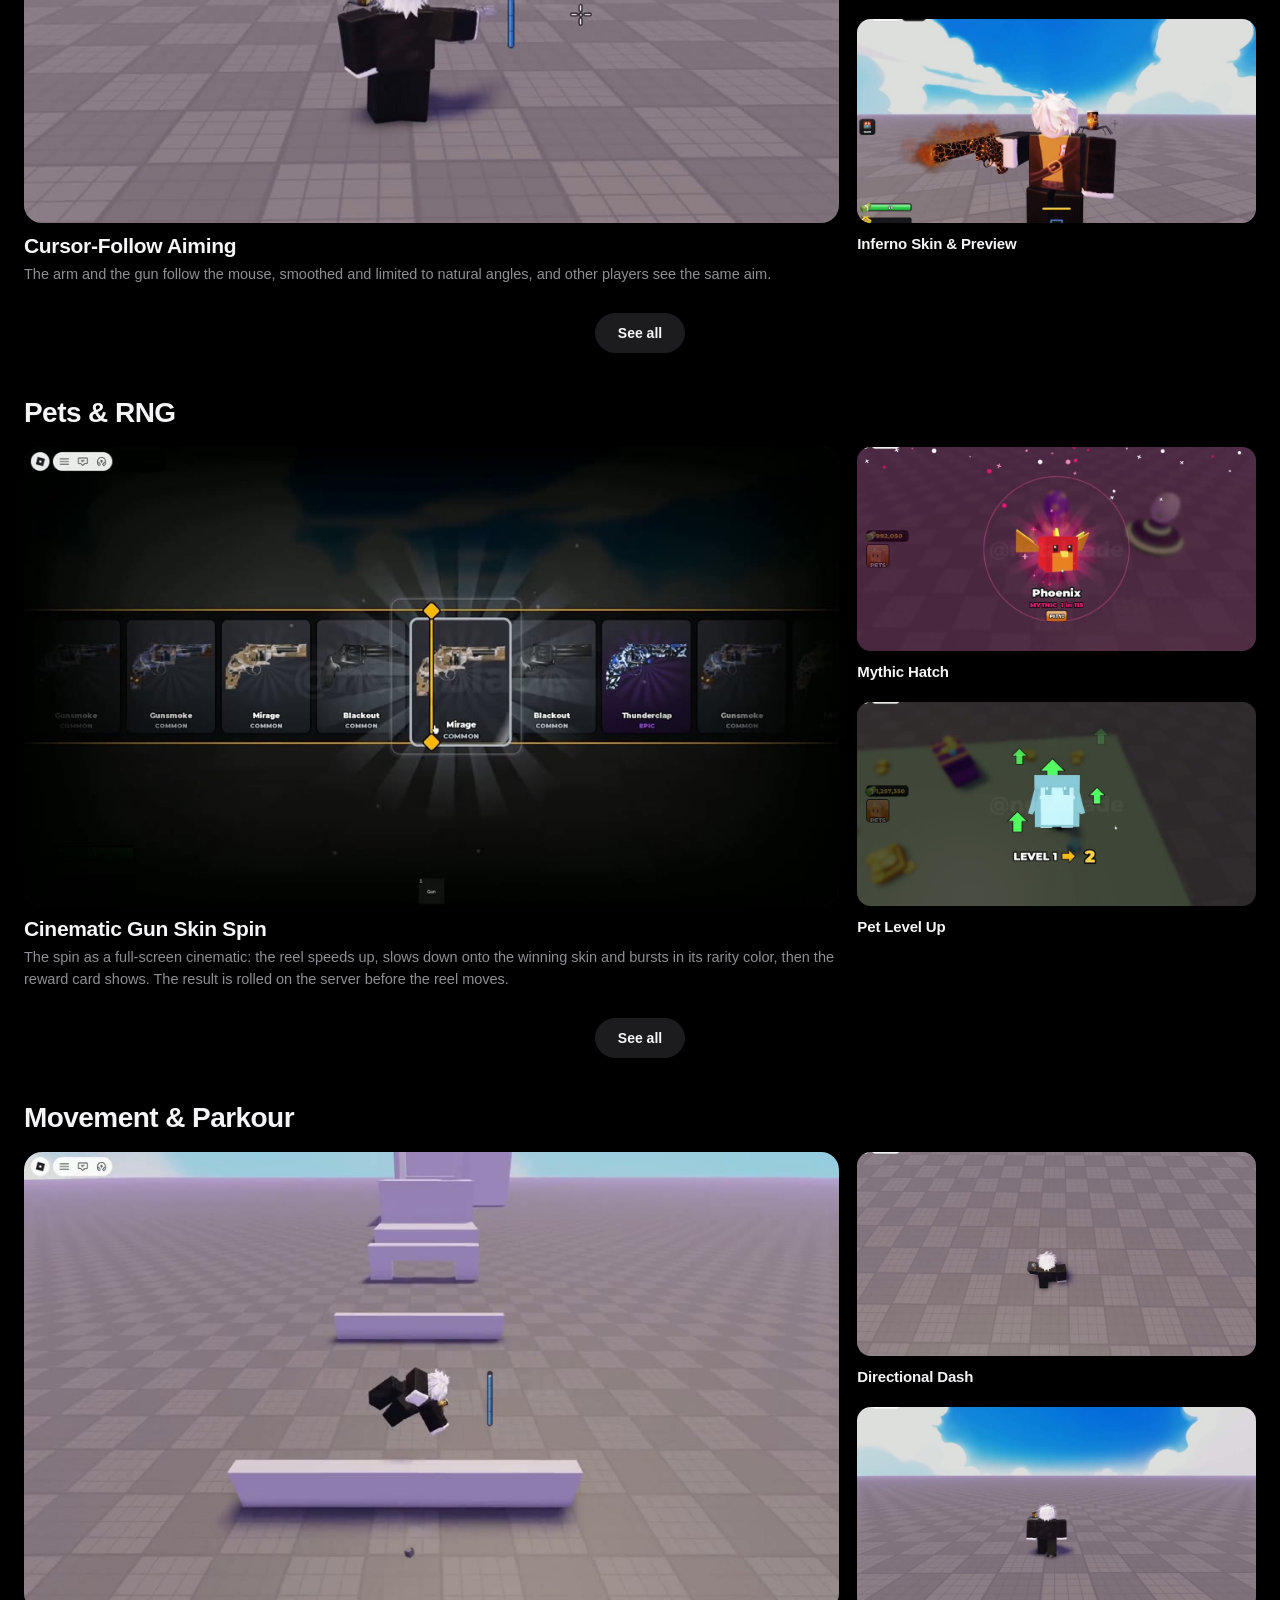
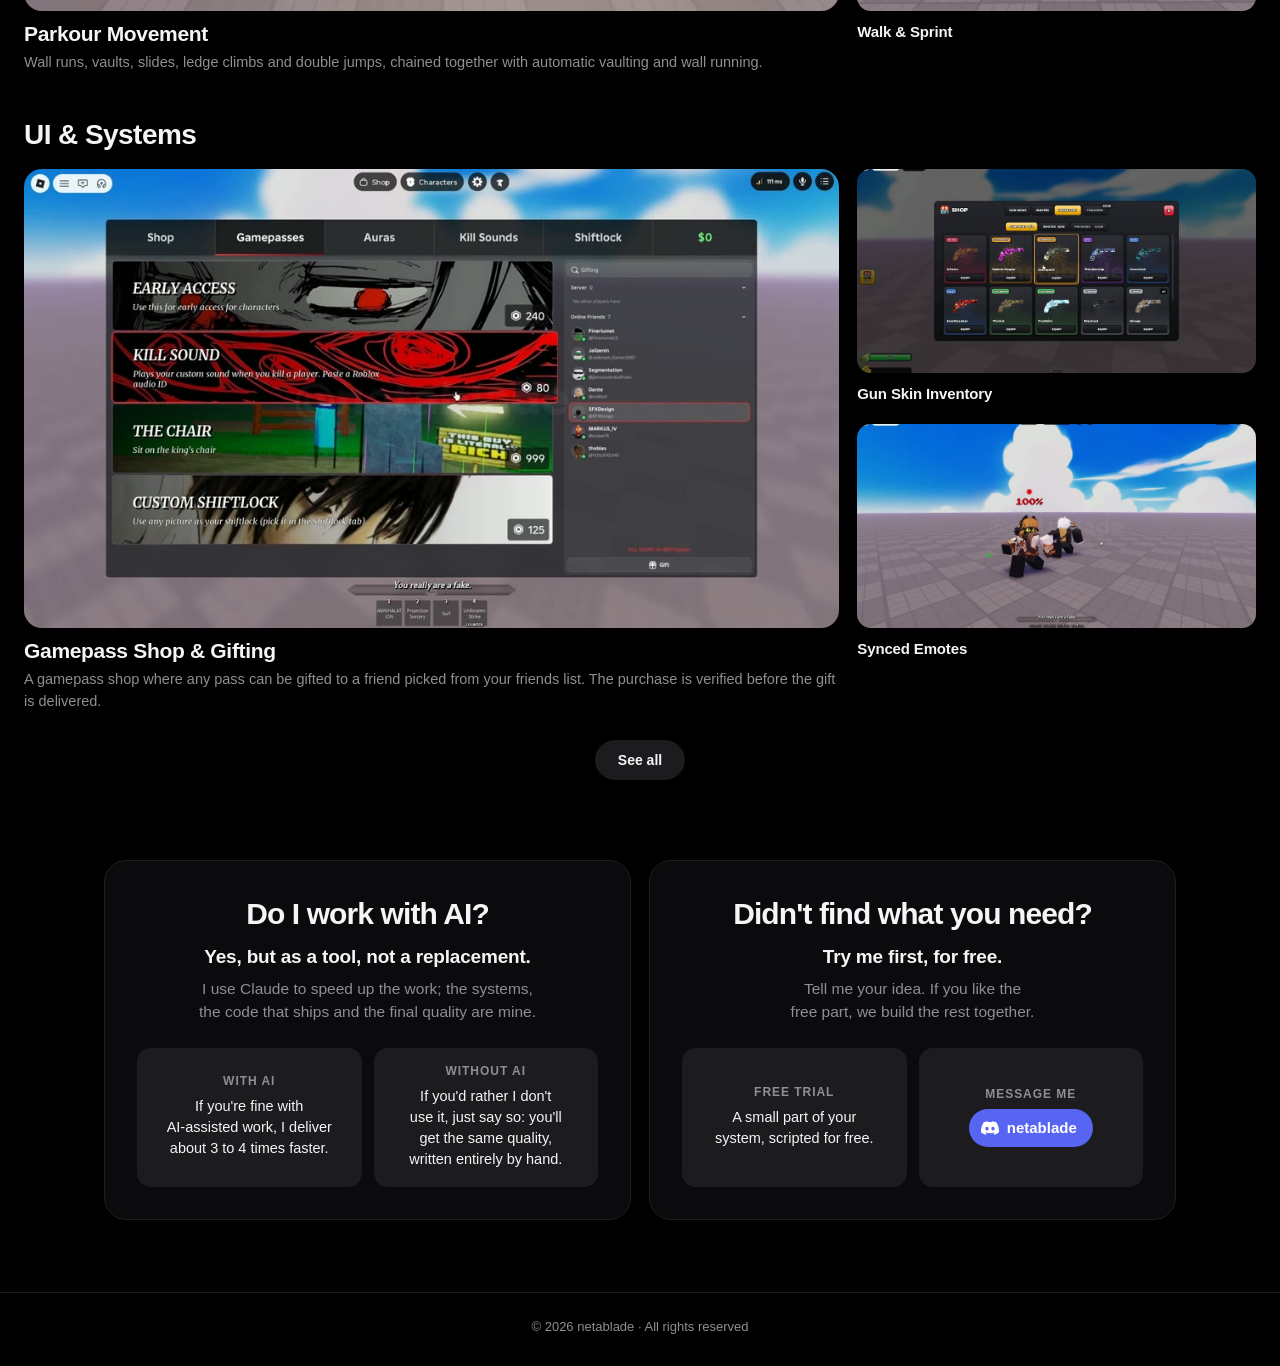
==== commit 41027e2b: "Skill chips in one row (two on phones), even gaps through the hero Co-Authored-By: Claude Opus 5.5 <" ====
--- a/index.html
+++ b/index.html
@@ -28,13 +28,13 @@
 	<meta property="og:title" content="netablade's portfolio">
 	<meta property="og:description" content="Roblox scripting &amp; UI · 4 years of experience. UI, combat, shops &amp; data systems. Commissions open.">
 	<meta property="og:url" content="https://netablade.github.io/">
-	<meta property="og:image" content="https://netablade.github.io/img/reel.gif">
+	<meta property="og:image" content="https://netablade.github.io/img/reel.gif?v=db56c184">
 	<meta property="og:image:type" content="image/gif">
 	<meta property="og:image:width" content="400">
 	<meta property="og:image:height" content="225">
 	<meta name="twitter:card" content="summary_large_image">
-	<meta name="twitter:image" content="https://netablade.github.io/img/reel.gif">
-	<link rel="stylesheet" href="style.css?v=41e4c51c">
+	<meta name="twitter:image" content="https://netablade.github.io/img/reel.gif?v=db56c184">
+	<link rel="stylesheet" href="style.css?v=0acecd5c">
 </head>
 <body>
 	<header class="topbar">
--- a/style.css
+++ b/style.css
@@ -140,17 +140,17 @@
 	letter-spacing: -0.035em;
 	line-height: 1;
 }
-/* everything centered: a small line above the title, the one-liner under it, then the skills in two rows */
+/* everything centered: a small line above the title, the one-liner under it, then the skills in one row (two on phones) */
 .hero .kicker { margin: 0 0 20px; font-size: 13px; font-weight: 700; letter-spacing: 0.1em; text-transform: uppercase; color: var(--muted); }
 .hero .tagline { margin: 35px 0 0; font-size: 18px; color: var(--muted); }
-.chips { margin: 33px auto 0; display: flex; flex-direction: column; align-items: center; gap: 8px; }
+.chips { margin: 33px auto 0; display: flex; flex-wrap: wrap; justify-content: center; gap: 8px; }
 .chip-row { display: flex; justify-content: center; gap: 8px; }
 .chip {
 	padding: 7px 13px; border-radius: 999px; background: var(--soft);
 	font-size: 14px; font-weight: 700;
 }
 .profile-note {
-	margin: 44px auto 0;
+	margin: 30px auto 0;
 	display: flex; gap: 10px; align-items: flex-start; justify-content: center;
 	font-size: 13px; line-height: 1.5; color: var(--muted); text-align: left;
 }
@@ -422,7 +422,7 @@
 	.hero .tagline { font-size: 16px; }
 	/* (phones: what I build across the top, years and commissions side by side under it) */
 	.hero .kicker { font-size: 11px; margin-bottom: 14px; }
-	.chips { margin-top: 30px; }
+	.chips { margin-top: 30px; flex-direction: column; align-items: center; }
 	.chip { padding: 6px 11px; font-size: 13px; }
 	.profile-note { margin-top: 28px; }
 	.ai { display: flex; flex-direction: column; gap: 18px; padding: 28px 16px 56px; }
